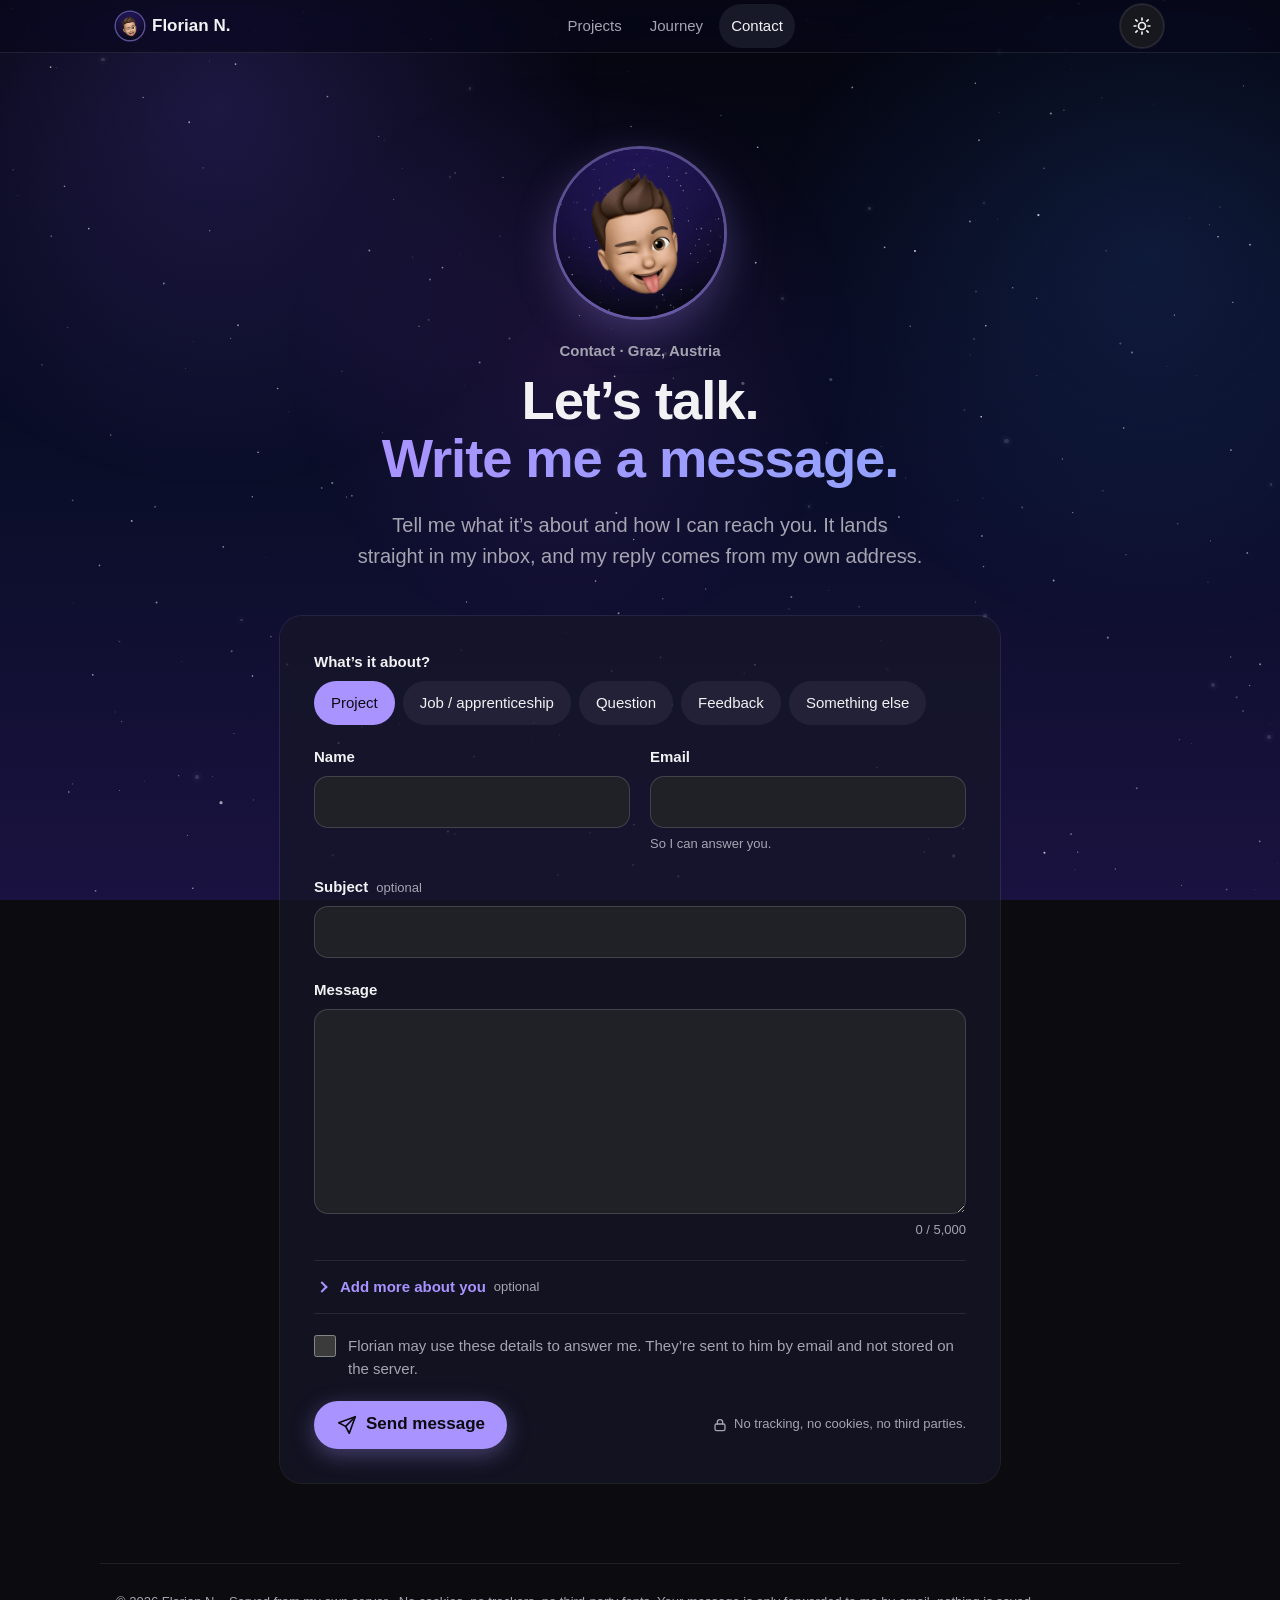
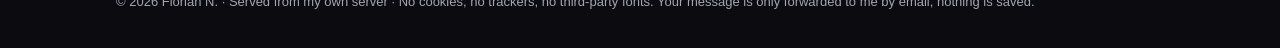
==== contact/index.html @ a3059548 "Hell/Dunkel: Nacharbeiten aus dem Code-Review - modus.js aus einer Quelle (~/bin/modus/quelle.js, ve" ====
<!DOCTYPE html>
<html lang="en" class="no-pill">
<head>
  <meta charset="UTF-8">
  <meta name="viewport" content="width=device-width, initial-scale=1.0, viewport-fit=cover">
  <title>Contact – Florian N.</title>
  <meta name="description" content="Send Florian a message – it lands straight in his inbox.">
  <meta name="color-scheme" content="dark light">
  <meta name="theme-color" content="#0b0b10">
  <script src="../assets/js/modus.js?v=4"></script>
  <meta name="robots" content="noindex">
  <link rel="icon" href="../assets/images/logo.svg?v=2" type="image/svg+xml">
  <link rel="icon" href="../assets/images/logo.ico?v=2" sizes="any">
  <link rel="apple-touch-icon" href="../assets/images/logo-180.png">
  <link rel="stylesheet" href="../assets/css/style.css?v=9">
</head>

<body class="page-contact">
  <a class="skip" href="#form-title">Skip to the form</a>

  <svg width="0" height="0" style="position:absolute" aria-hidden="true">
    <symbol id="i-send" viewBox="0 0 24 24"><path d="M21 3 10.5 13.5"/><path d="M21 3 14.5 21l-4-7.5L3 9.5z"/></symbol>
    <symbol id="i-check" viewBox="0 0 24 24"><path d="m5 12.5 4.5 4.5L19 7.5"/></symbol>
    <symbol id="i-lock" viewBox="0 0 24 24"><rect x="4.5" y="10.5" width="15" height="10" rx="2.5"/><path d="M8 10.5V8a4 4 0 0 1 8 0v2.5"/></symbol>
  </svg>

  <header class="topbar">
    <nav class="topbar-inner" aria-label="Main">
      <a class="brand" href="../">
        <span class="bild-paar"><img class="ebene nacht" src="../assets/images/profil-bg-dunkel-96.webp" srcset="../assets/images/profil-bg-dunkel-192.webp 2x" alt="" width="28" height="28"><img class="ebene daemmerung" src="../assets/images/profil-bg-hell-96.webp" srcset="../assets/images/profil-bg-hell-192.webp 2x" alt="" width="28" height="28"><img class="ebene gesicht" src="../assets/images/profil-gesicht-96.webp" srcset="../assets/images/profil-gesicht-192.webp 2x" alt="" width="28" height="28"></span>
        <span>Florian N.</span>
      </a>
      <ul class="nav">
        <li><a href="../#projects">Projects</a></li>
        <li><a href="../#journey">Journey</a></li>
        <li><a href="../#contact" aria-current="true">Contact</a></li>
      </ul>
      <button type="button" class="modus-knopf" data-modus-schalter></button>
    </nav>
  </header>

  <main>
    <section class="hero compact" aria-labelledby="form-title">
      <span class="avatar-box" style="--i:0"><img class="avatar ebene nacht" src="../assets/images/profil-bg-dunkel-384.webp" srcset="../assets/images/profil-bg-dunkel-768.webp 2x" alt="" width="168" height="168"><img class="avatar ebene daemmerung" src="../assets/images/profil-bg-hell-384.webp" srcset="../assets/images/profil-bg-hell-768.webp 2x" alt="" width="168" height="168"><img class="avatar ebene gesicht" src="../assets/images/profil-gesicht-384.webp" srcset="../assets/images/profil-gesicht-768.webp 2x" alt="Florian’s Memoji, winking with the tongue out" width="168" height="168"></span>
      <p class="eyebrow" style="--i:1">Contact · Graz, Austria</p>
      <h1 id="form-title" style="--i:2">Let’s talk.<br><span class="grad">Write me a message.</span></h1>
      <p class="lead" style="--i:3">Tell me what it’s about and how I can reach you. It lands straight in my inbox, and my reply comes from my own address.</p>
    </section>

    <div class="form-wrap">
      <form class="card form" id="kontakt" action="/api/contact" method="post" novalidate>
        <input type="hidden" name="token" value="">
        <div class="hp" aria-hidden="true">
          <label for="f-fax">Leave this empty</label>
          <input id="f-fax" name="fax" type="text" tabindex="-1" autocomplete="off">
        </div>

        <fieldset class="group">
          <legend>What’s it about?</legend>
          <div class="chips" role="radiogroup">
            <label class="chip"><input type="radio" name="topic" value="project" checked><span>Project</span></label>
            <label class="chip"><input type="radio" name="topic" value="job"><span>Job / apprenticeship</span></label>
            <label class="chip"><input type="radio" name="topic" value="question"><span>Question</span></label>
            <label class="chip"><input type="radio" name="topic" value="feedback"><span>Feedback</span></label>
            <label class="chip"><input type="radio" name="topic" value="other"><span>Something else</span></label>
          </div>
        </fieldset>

        <div class="grid2">
          <div class="field">
            <label for="f-name">Name</label>
            <input id="f-name" name="name" type="text" autocomplete="name" maxlength="100" required aria-describedby="e-name">
            <p class="err" id="e-name"></p>
          </div>
          <div class="field">
            <label for="f-email">Email</label>
            <input id="f-email" name="email" type="email" autocomplete="email" inputmode="email" maxlength="200" required aria-describedby="h-email e-email">
            <p class="hint" id="h-email">So I can answer you.</p>
            <p class="err" id="e-email"></p>
          </div>
        </div>

        <div class="field">
          <label for="f-subject">Subject <span class="opt">optional</span></label>
          <input id="f-subject" name="subject" type="text" maxlength="150" aria-describedby="e-subject">
          <p class="err" id="e-subject"></p>
        </div>

        <div class="field">
          <label for="f-message">Message</label>
          <textarea id="f-message" name="message" rows="7" maxlength="5000" required aria-describedby="c-message e-message"></textarea>
          <div class="below">
            <p class="err" id="e-message"></p>
            <p class="count" id="c-message" aria-live="polite">0 / 5000</p>
          </div>
        </div>

        <details class="more">
          <summary>Add more about you <span class="opt">optional</span></summary>
          <div class="grid3">
            <div class="field">
              <label for="f-company">Company or school</label>
              <input id="f-company" name="company" type="text" autocomplete="organization" maxlength="100" aria-describedby="e-company">
              <p class="err" id="e-company"></p>
            </div>
            <div class="field">
              <label for="f-phone">Phone</label>
              <input id="f-phone" name="phone" type="tel" autocomplete="tel" maxlength="40" aria-describedby="e-phone">
              <p class="err" id="e-phone"></p>
            </div>
            <div class="field">
              <label for="f-website">Website</label>
              <input id="f-website" name="website" type="url" autocomplete="url" inputmode="url" maxlength="200" placeholder="https://" aria-describedby="e-website">
              <p class="err" id="e-website"></p>
            </div>
          </div>
        </details>

        <div class="field consent">
          <label class="check">
            <input id="f-consent" name="consent" type="checkbox" value="1" required aria-describedby="e-consent">
            <span>Florian may use these details to answer me. They’re sent to him by email and not stored on the server.</span>
          </label>
          <p class="err" id="e-consent"></p>
        </div>

        <div class="send-row">
          <button class="btn primary" type="submit"><svg class="ic" aria-hidden="true"><use href="#i-send"/></svg><span>Send message</span></button>
          <p class="note"><svg class="ic sm" aria-hidden="true"><use href="#i-lock"/></svg>No tracking, no cookies, no third parties.</p>
        </div>
        <p class="status" id="status" role="status" aria-live="polite"></p>
        <noscript><p class="status bad">This form needs JavaScript. You can also email me at fneubauer&#64;slxt.org.</p></noscript>
      </form>

      <div class="card done" id="fertig" hidden tabindex="-1">
        <div class="done-ic" aria-hidden="true"><svg class="ic"><use href="#i-check"/></svg></div>
        <h2>Thanks – your message is on its way.</h2>
        <p>I’ll get back to you at <strong id="fertig-mail"></strong> as soon as I can.</p>
        <a class="btn" href="../">Back to the portfolio</a>
      </div>
    </div>
  </main>

  <footer class="footer">
    <p>© 2026 Florian N. · Served from my own server · No cookies, no trackers, no third-party fonts. Your message is only forwarded to me by email, nothing is saved.</p>
  </footer>

  <script src="../assets/js/contact.js?v=4" defer></script>
  <script src="../assets/js/himmel.js?v=5" defer></script>
</body>
</html>
---- assets/css/style.css ----
/* Portfolio – slxt.dev / port.slxt.org
   System fonts (SF Pro on Apple devices), light + dark, dark by default with a switch (modus.js, shared with the other slxt sites), no external requests.
   Contrast checked (WCAG): text ≥ 15:1, secondary ≥ 5.8:1, accent ≥ 5.6:1 in both appearances. */

:root {
  --bg: #f5f5f7;
  --card: #ffffff;
  --line: rgba(0, 0, 0, .08);
  --text: #1d1d1f;
  --sec: #5f5f66;      /* 5.8:1 on bg */
  --accent: #5b3df5;   /* 5.6:1 on bg, white on it 6.1:1 */
  --on-accent: #ffffff;
  --live: #177a32;
  --grad: linear-gradient(100deg, #6d4aff 0%, #3b82f6 100%);
  --bar: rgba(245, 245, 247, .72);
  --shadow: 0 1px 2px rgba(0, 0, 0, .04), 0 8px 28px rgba(0, 0, 0, .06);
  --shadow-hoch: 0 2px 4px rgba(40, 20, 90, .06), 0 22px 48px rgba(40, 20, 90, .14);
  /* Sky like slxt.org: dusk in light mode, night with stars in dark mode */
  --sky1: #dfe5ff; --sky2: #efe3f8; --sky3: #fde7da;
  --glass: rgba(255, 255, 255, .8);      /* cards over the sky; text contrast checked on the opaque mix */
  --meteor: 124, 92, 255;
  --stars: 0;
  --aurora-a: rgba(124, 92, 255, .22); --aurora-b: rgba(59, 130, 246, .18); --aurora-c: rgba(255, 140, 190, .16);
  --ease-out: cubic-bezier(.2, .8, .2, 1);
  --spring: cubic-bezier(.3, 1.5, .4, 1);
  --r: 22px;
  --font: -apple-system, BlinkMacSystemFont, "SF Pro Text", "Segoe UI", Roboto, "Helvetica Neue", Arial, sans-serif;
  --display: ui-rounded, -apple-system, BlinkMacSystemFont, "SF Pro Rounded", "SF Pro Display", "Segoe UI", Roboto, sans-serif;
  --mono: ui-monospace, "SF Mono", Menlo, Consolas, monospace;
  color-scheme: light;
}
:root[data-modus="dunkel"] {
  color-scheme: dark;
  --bg: #0b0b10;
  --card: #17171e;
  --line: rgba(255, 255, 255, .09);
  --text: #f2f2f5;
  --sec: #a5a5b2;    /* 8.1:1 */
  --accent: #a993ff; /* 7.8:1 */
  --on-accent: #0b0b10;
  --live: #3ddc6f;
  --grad: linear-gradient(100deg, #a993ff 0%, #7cb4ff 100%);
  --bar: rgba(8, 9, 24, .66);
  --shadow: 0 0 0 1px var(--line);
  --shadow-hoch: 0 0 0 1px rgba(255, 255, 255, .12), 0 24px 60px rgba(0, 0, 0, .55);
  --sky1: #04050d; --sky2: #0b0e2a; --sky3: #1a1240;
  --glass: rgba(22, 22, 40, .74);
  --meteor: 190, 215, 255;
  --stars: 1;
  --aurora-a: rgba(124, 92, 255, .2); --aurora-b: rgba(59, 130, 246, .14); --aurora-c: rgba(190, 80, 255, .1);
}
@media (prefers-contrast: more) {
  :root { --sec: var(--text); --line: currentColor; }
  .grad { -webkit-text-fill-color: currentColor; background: none; }
}

*, *::before, *::after { box-sizing: border-box; }
html { scroll-behavior: smooth; scroll-padding-top: 72px; -webkit-text-size-adjust: 100%; }
body {
  margin: 0;
  background: var(--bg);
  overflow-x: hidden;
  color: var(--text);
  font: 400 1.0625rem/1.55 var(--font);   /* 17 px, Apple's default body size */
  -webkit-font-smoothing: antialiased;
}
a { color: var(--accent); text-decoration: none; }
a:hover { text-decoration: underline; text-underline-offset: 3px; }
:focus-visible { outline: 3px solid var(--accent); outline-offset: 3px; border-radius: 8px; }
h1, h2, h3 { font-family: var(--display); letter-spacing: -.02em; margin: 0; }
p { margin: 0; }
code { font: .92em var(--mono); }
.vh { position: absolute; width: 1px; height: 1px; overflow: hidden; clip: rect(0 0 0 0); white-space: nowrap; }
.skip { position: absolute; left: 16px; top: -60px; z-index: 20; background: var(--card); padding: 10px 14px; border-radius: 12px; }
.skip:focus { top: 12px; }

.ic { width: 22px; height: 22px; flex: none; fill: none; stroke: currentColor; stroke-width: 1.8; stroke-linecap: round; stroke-linejoin: round; }
.ic.sm { width: 16px; height: 16px; stroke-width: 2; }

/* ---------- Top bar: the only translucent layer, floating over content ---------- */
.topbar {
  position: sticky; top: 0; z-index: 10;
  background: var(--bar);
  backdrop-filter: saturate(180%) blur(20px);
  -webkit-backdrop-filter: saturate(180%) blur(20px);
  border-bottom: 1px solid var(--line);
  padding-top: env(safe-area-inset-top);
}
@media (prefers-reduced-transparency: reduce) { .topbar { background: var(--bg); backdrop-filter: none; -webkit-backdrop-filter: none; } }
.topbar-inner {
  max-width: 1080px; margin: 0 auto; padding: 0 max(16px, env(safe-area-inset-left));
  height: 52px; display: flex; align-items: center; justify-content: space-between; gap: 12px;
}
.brand { display: inline-flex; align-items: center; gap: 8px; color: var(--text); font: 600 1.0625rem var(--display); min-height: 44px; }
.brand:hover { text-decoration: none; }
.brand img { border-radius: 50%; background: var(--card); }
.nav { margin-left: auto; position: relative; display: flex; gap: 4px; list-style: none; margin: 0; padding: 0; }
.nav::before {
  content: ""; position: absolute; left: 0; top: 50%; height: 36px; width: var(--w, 0); border-radius: 999px;
  background: color-mix(in srgb, var(--text) 8%, transparent); opacity: var(--o, 0);
  transform: translate(var(--x, 0), -50%); transition: transform .45s cubic-bezier(.3, 1.3, .4, 1), width .45s cubic-bezier(.3, 1.3, .4, 1), opacity .25s;
}
.nav a {
  position: relative; display: inline-flex; align-items: center; min-height: 44px; padding: 0 12px; border-radius: 999px;
  color: var(--sec); font-size: .9375rem; font-weight: 500;
}
.nav a:hover { color: var(--text); text-decoration: none; }
.nav a[aria-current="true"] { color: var(--text); }
.no-pill .nav a[aria-current="true"] { background: color-mix(in srgb, var(--text) 8%, transparent); }

main { max-width: 1080px; margin: 0 auto; padding: 0 16px; }

/* ---------- Intro ---------- */
.hero { text-align: center; padding: clamp(40px, 9vw, 96px) 0 clamp(48px, 8vw, 88px); }
.avatar {
  width: clamp(120px, 22vw, 168px); height: auto; border-radius: 50%;
  background: radial-gradient(circle at 50% 35%, color-mix(in srgb, var(--accent) 22%, var(--card)), var(--card) 70%);
  box-shadow: var(--shadow);
  margin-bottom: 22px;
}
.eyebrow { color: var(--sec); font-size: .9375rem; font-weight: 600; margin-bottom: 10px; }
.hero h1 { font-size: clamp(2.1rem, 6.4vw, 4rem); line-height: 1.06; font-weight: 700; }
.grad { background: var(--grad); -webkit-background-clip: text; background-clip: text; -webkit-text-fill-color: transparent; }
.lead { max-width: 640px; margin: 22px auto 0; color: var(--sec); font-size: clamp(1.0625rem, 2vw, 1.25rem); }
.actions { display: flex; flex-wrap: wrap; justify-content: center; gap: 12px; margin-top: 30px; }
.btn {
  display: inline-flex; align-items: center; gap: 8px; min-height: 48px; padding: 0 22px; border-radius: 999px;
  font-weight: 600; color: var(--accent); background: color-mix(in srgb, var(--accent) 12%, transparent);
  transition: transform .15s ease, filter .15s ease;
}
.btn:hover { text-decoration: none; filter: brightness(1.06); }
.btn:active { transform: scale(.97); }
.btn.primary { color: var(--on-accent); background: var(--accent); }
.chill { margin-top: 22px; color: var(--sec); font-size: .9375rem; }

/* ---------- Sections ---------- */
.section { padding: clamp(40px, 7vw, 72px) 0; border-top: 1px solid var(--line); }
.section-head { margin-bottom: 26px; }
.section-head h2 { font-size: clamp(1.75rem, 4vw, 2.5rem); font-weight: 700; }
.section-head p { color: var(--sec); margin-top: 6px; max-width: 640px; }

.card, .project { background: var(--glass); border-radius: var(--r); box-shadow: var(--shadow); }

/* Projects */
.projects { list-style: none; margin: 0; padding: 0; display: grid; gap: 16px; grid-template-columns: 1fr; perspective: 1400px; }
@media (min-width: 680px) { .projects { grid-template-columns: repeat(2, 1fr); } .project.feature, .project.wide { grid-column: 1 / -1; } }
@media (min-width: 1000px) { .projects { grid-template-columns: repeat(3, 1fr); } .project.feature { grid-column: span 2; grid-row: span 1; } .project.wide { grid-column: 1 / -1; } .project.span2 { grid-column: span 2; } }
.project { position: relative; overflow: hidden; display: flex; flex-direction: column; padding: 24px; min-height: 100%;
  transition: translate .35s cubic-bezier(.2, .8, .2, 1), box-shadow .35s ease; }
.project > * { position: relative; z-index: 1; }
/* Lichtkegel folgt dem Mauszeiger */
.project::after {
  content: ""; position: absolute; inset: 0; z-index: 0; pointer-events: none; opacity: 0; transition: opacity .3s;
  background: radial-gradient(420px circle at var(--mx, 50%) var(--my, 50%), color-mix(in srgb, var(--accent) 13%, transparent), transparent 60%);
}
@media (hover: hover) and (pointer: fine) {
  .project:hover { translate: 0 -6px; box-shadow: var(--shadow-hoch); }
  .project:hover::after { opacity: 1; }
  .project:hover .p-icon { transform: rotate(-8deg) scale(1.08); }
  .links a:hover .ic { transform: translate(2px, -2px); }
}
.p-icon {
  transition: transform .4s cubic-bezier(.3, 1.6, .4, 1);
  width: 48px; height: 48px; border-radius: 14px; display: grid; place-items: center; margin-bottom: 16px;
  color: var(--accent); background: color-mix(in srgb, var(--accent) 12%, transparent);
}
.p-icon .ic { width: 26px; height: 26px; }
.project h3 { font-size: 1.375rem; font-weight: 700; }
.project > p { color: var(--sec); margin-top: 8px; }
.project.feature { background-image: linear-gradient(160deg, color-mix(in srgb, var(--accent) 9%, transparent), transparent 55%); }
.project.feature h3 { font-size: 1.75rem; }
.tags { list-style: none; margin: 14px 0 0; padding: 0; display: flex; flex-wrap: wrap; gap: 6px; }
.tags li { font: 500 .8125rem/1 var(--font); color: var(--sec); padding: 7px 10px; border-radius: 999px; border: 1px solid var(--line); }
.p-foot { margin-top: auto; padding-top: 20px; display: flex; flex-wrap: wrap; align-items: center; justify-content: space-between; gap: 6px 14px; }
.host { display: inline-flex; align-items: center; gap: 8px; font: .8125rem var(--mono); color: var(--sec); }
.dot { position: relative; width: 8px; height: 8px; border-radius: 50%; background: var(--live); box-shadow: 0 0 0 3px color-mix(in srgb, var(--live) 22%, transparent); }
.dot::after { content: ""; position: absolute; inset: 0; border-radius: 50%; background: var(--live); opacity: 0; }
.links { display: inline-flex; gap: 2px; }
.links a .ic { transition: transform .2s ease; }
.links a { display: inline-flex; align-items: center; gap: 4px; min-height: 44px; padding: 0 10px; border-radius: 10px; font-weight: 600; font-size: .9375rem; }
.links a:last-child { margin-right: -10px; }

/* Journey */
.journey { display: grid; gap: 16px; }
@media (min-width: 860px) { .journey { grid-template-columns: 1.2fr 1fr; align-items: start; } }
.timeline { position: relative; list-style: none; margin: 0; padding: 0 0 0 24px; }
.timeline::before, .timeline::after { content: ""; position: absolute; left: 0; top: 6px; bottom: 0; width: 2px; border-radius: 2px; background: var(--line); }
.timeline::after { background: var(--grad); transform-origin: top; transform: scaleY(var(--p, 1)); }
.timeline li { position: relative; padding: 0 0 26px 4px; }
.timeline li:last-child { padding-bottom: 0; }
.timeline li::before {
  content: ""; position: absolute; left: -31px; top: 6px; width: 14px; height: 14px; border-radius: 50%;
  background: var(--card); border: 3px solid var(--accent);
}
.when { font: 600 .875rem var(--mono); color: var(--accent); }
.timeline h3 { font-size: 1.25rem; font-weight: 700; margin-top: 2px; }
.timeline p { color: var(--sec); margin-top: 4px; }
.skills { padding: 24px; }
.skills h3 { font-size: 1.25rem; font-weight: 700; }
.skills dl { margin: 6px 0 0; }
.skills dt { margin-top: 16px; font-weight: 600; font-size: .9375rem; }
.skills dd { margin: 0; }
.skills .tags { margin-top: 8px; }

/* Contact */
.contact { display: grid; gap: 16px; }
@media (min-width: 760px) { .contact { grid-template-columns: 1fr 1fr; align-items: start; } .map { grid-column: 1 / -1; } }
.list { list-style: none; margin: 0; padding: 6px 0; }
.list li + li { border-top: 1px solid var(--line); margin-left: 58px; }
.list li + li > * { margin-left: -58px; }
.list.plain li + li { margin-left: 20px; }
.list.plain li + li > * { margin-left: -20px; }
.list a, .list li > div { display: flex; align-items: center; gap: 14px; min-height: 60px; padding: 10px 20px; color: var(--text); }
.list a:hover { text-decoration: none; background: color-mix(in srgb, var(--text) 4%, transparent); }
.list .ic { color: var(--accent); width: 24px; height: 24px; }
.list .ic.end { margin-left: auto; color: var(--sec); width: 16px; height: 16px; }
.list .k { display: block; font-size: .8125rem; color: var(--sec); }
.list .v { display: block; font-weight: 500; overflow-wrap: anywhere; }
.list li:first-child a, .list li:first-child > div { border-radius: var(--r) var(--r) 0 0; }
.list li:last-child a { border-radius: 0 0 var(--r) var(--r); }

.footer { max-width: 1080px; margin: 0 auto; padding: 28px 16px max(36px, env(safe-area-inset-bottom)); color: var(--sec); font-size: .8125rem; border-top: 1px solid var(--line); }

/* ---------- Contact page (/contact/) ---------- */
.hero.compact { padding-bottom: clamp(28px, 5vw, 44px); }
.hero.compact h1 { font-size: clamp(2.1rem, 5.6vw, 3.4rem); }
.form-wrap { max-width: 720px; margin: 0 auto clamp(40px, 8vw, 80px); }
.form { position: relative; overflow: hidden; padding: clamp(20px, 4vw, 34px); display: grid; gap: 20px; }
.form > * { position: relative; z-index: 1; }
.form > .hp { position: absolute; }
/* same spotlight as the project cards, following the pointer */
.form::after {
  content: ""; position: absolute; inset: 0; z-index: 0; pointer-events: none; opacity: 0; transition: opacity .3s;
  background: radial-gradient(520px circle at var(--mx, 50%) var(--my, 50%), color-mix(in srgb, var(--accent) 10%, transparent), transparent 60%);
}
@media (hover: hover) and (pointer: fine) { .form:hover::after { opacity: 1; } }
.group { border: 0; margin: 0; padding: 0; min-width: 0; }
.group legend, .field > label, .more summary { font-weight: 600; font-size: .9375rem; padding: 0; margin-bottom: 8px; }
.opt { font-weight: 400; color: var(--sec); font-size: .8125rem; margin-left: 4px; }
.chips { display: flex; flex-wrap: wrap; gap: 8px; }
.chip { position: relative; }
.chip input { position: absolute; opacity: 0; inset: 0; margin: 0; cursor: pointer; }
.chip span {
  display: inline-flex; align-items: center; min-height: 44px; padding: 0 16px; border-radius: 999px; font-weight: 500; font-size: .9375rem;
  color: var(--text); background: color-mix(in srgb, var(--text) 6%, transparent); border: 1px solid transparent; transition: background .15s, color .15s;
}
.chip input:checked + span { color: var(--on-accent); background: var(--accent); }
.chip input:focus-visible + span { outline: 3px solid var(--accent); outline-offset: 2px; }
.grid2, .grid3 { display: grid; gap: 20px; }
@media (min-width: 620px) { .grid2 { grid-template-columns: 1fr 1fr; } .grid3 { grid-template-columns: 1fr 1fr 1fr; } }
.field { display: flex; flex-direction: column; min-width: 0; }
.field input[type="text"], .field input[type="email"], .field input[type="tel"], .field input[type="url"], .field textarea {
  width: 100%; font: inherit; color: var(--text); background: color-mix(in srgb, var(--text) 4%, var(--card));
  border: 1px solid color-mix(in srgb, var(--text) 16%, transparent); border-radius: 14px; padding: 12px 14px; min-height: 48px;
  transition: border-color .15s, box-shadow .15s;
}
.field textarea { resize: vertical; min-height: 160px; line-height: 1.5; }
.field input::placeholder { color: color-mix(in srgb, var(--sec) 80%, transparent); }
.field input:focus, .field textarea:focus { outline: none; border-color: var(--accent); box-shadow: 0 0 0 4px color-mix(in srgb, var(--accent) 22%, transparent); }
.field input[aria-invalid="true"], .field textarea[aria-invalid="true"] { border-color: #d70015; }
.hint { color: var(--sec); font-size: .8125rem; margin-top: 6px; }
.err { color: #c4001a; font-size: .875rem; font-weight: 500; margin-top: 6px; }
.err:empty { display: none; }
.below { display: flex; justify-content: space-between; gap: 12px; }
.count { color: var(--sec); font-size: .8125rem; margin-top: 6px; margin-left: auto; font-variant-numeric: tabular-nums; }
.count.near { color: var(--text); font-weight: 600; }
.more { border-top: 1px solid var(--line); border-bottom: 1px solid var(--line); padding: 4px 0; }
.more summary { display: flex; align-items: center; gap: 4px; min-height: 44px; margin: 0; cursor: pointer; list-style: none; color: var(--accent); }
.more summary::-webkit-details-marker { display: none; }
.more summary::before { content: ""; width: 8px; height: 8px; margin: 0 10px 0 4px; border: solid currentColor; border-width: 0 2px 2px 0; transform: rotate(-45deg); transition: transform .2s; }
.more[open] summary::before { transform: rotate(45deg); }
.more .grid3 { padding: 8px 0 18px; }
.form[hidden], .done[hidden] { display: none; }
.field > label.check { display: flex; gap: 12px; align-items: flex-start; font-size: .9375rem; font-weight: 400; margin: 0; color: var(--sec); cursor: pointer; }
.check input { width: 22px; height: 22px; margin: 1px 0 0; accent-color: var(--accent); flex: none; }
.send-row { display: flex; flex-wrap: wrap; align-items: center; justify-content: space-between; gap: 12px 20px; }
.form .btn { border: 0; font: inherit; font-weight: 600; cursor: pointer; }
.form .btn:disabled { cursor: progress; filter: saturate(.7) opacity(.8); }
.btn.busy .ic { animation: fly 1s ease-in-out infinite; }
.note { display: inline-flex; align-items: center; gap: 6px; color: var(--sec); font-size: .8125rem; }
.status:empty { display: none; }
.status { font-weight: 500; }
.status.bad { color: #c4001a; }
.hp { position: absolute; left: -9999px; width: 1px; height: 1px; overflow: hidden; }
.done { text-align: center; padding: clamp(28px, 6vw, 48px) clamp(20px, 4vw, 34px); }
.done:focus { outline: none; }
.done-ic { width: 64px; height: 64px; margin: 0 auto 18px; border-radius: 50%; display: grid; place-items: center; color: var(--on-accent); background: var(--accent); }
.done-ic .ic { width: 32px; height: 32px; stroke-width: 2.4; }
.done h2 { font-size: clamp(1.5rem, 4vw, 2rem); font-weight: 700; }
.done p { color: var(--sec); margin: 10px 0 24px; overflow-wrap: anywhere; }
.done strong { color: var(--text); }
:root[data-modus="dunkel"] .field input[aria-invalid="true"], :root[data-modus="dunkel"] .field textarea[aria-invalid="true"] { border-color: #ff6b6b; }
:root[data-modus="dunkel"] .err, :root[data-modus="dunkel"] .status.bad { color: #ff8a8a; }
@media (prefers-reduced-motion: no-preference) {
  .done:not([hidden]) { animation: up .5s cubic-bezier(.2, .8, .2, 1) both; }
  .done:not([hidden]) .done-ic { animation: pop .6s cubic-bezier(.3, 1.5, .4, 1) both .1s; }
  .page-contact .form-wrap { animation: up .8s cubic-bezier(.2, .8, .2, 1) both .5s; }
}
@keyframes fly { 50% { transform: translate(3px, -3px); } }

/* ---------- Map (own SVG, Natural Earth boundaries – no map service, no tracking) ---------- */
.map { margin: 0; padding: clamp(14px, 3vw, 28px); overflow: hidden; }
.austria { display: block; width: 100%; height: auto; max-height: 420px; overflow: visible; }
.europe { display: none; }
.europe .c { fill: color-mix(in srgb, var(--text) 6%, var(--card)); stroke: color-mix(in srgb, var(--text) 30%, transparent); stroke-width: 1; stroke-linejoin: round; vector-effect: non-scaling-stroke; }
.europe .at { fill: color-mix(in srgb, var(--accent) 40%, var(--card)); stroke: var(--accent); stroke-width: 1.5; }
.land { fill: color-mix(in srgb, var(--text) 5%, var(--card)); stroke: color-mix(in srgb, var(--text) 28%, transparent); stroke-width: 1.4; stroke-linejoin: round; transition: fill .3s; }
.land:hover { fill: color-mix(in srgb, var(--text) 10%, var(--card)); }
.land.stmk { fill: color-mix(in srgb, var(--accent) 20%, var(--card)); stroke: var(--accent); stroke-width: 2; }
.city circle { fill: var(--sec); }
.city text, .pin .label { font: 600 22px var(--font); fill: var(--sec); }
.pin .label { font-size: 28px; font-weight: 700; fill: var(--text); paint-order: stroke; stroke: var(--card); stroke-width: 6px; stroke-linejoin: round; }
.pin .core { fill: var(--accent); stroke: var(--card); stroke-width: 3; }
.pin .hole { fill: var(--card); }
.pin .ring { fill: none; stroke: var(--accent); stroke-width: 2; opacity: 0; }
.map figcaption { display: flex; flex-wrap: wrap; align-items: center; justify-content: space-between; gap: 4px 16px; margin-top: 14px; color: var(--sec); }
.map figcaption > span { display: inline-flex; align-items: center; gap: 8px; }
.map figcaption strong { color: var(--text); font-weight: 600; }
.map figcaption .ic { color: var(--accent); }
.map figcaption a { display: inline-flex; align-items: center; gap: 4px; min-height: 44px; font-weight: 600; }

/* One orchestrated moment: sections rise in once while scrolling (off with reduced motion) */
@media (prefers-reduced-motion: no-preference) {
  .js .rise { opacity: 0; transform: translateY(18px); transition: opacity .6s ease, transform .6s cubic-bezier(.2, .7, .2, 1); }
  .js .rise.in { opacity: 1; transform: none; }
}
@media (prefers-reduced-motion: no-preference) {
  /* Intro: the hero arrives in a short cascade */
  .hero > * { animation: up .8s cubic-bezier(.2, .8, .2, 1) both; animation-delay: calc(var(--i, 0) * 90ms + 80ms); }
  .hero .avatar-box { animation: auftauchen 1.6s cubic-bezier(.22, 1, .36, 1) both, bob 6s ease-in-out 1.8s infinite; }
  .hero .avatar-box:hover { animation-play-state: running, paused; rotate: -4deg; scale: 1.03; }
  .grad { background-size: 220% 100%; animation: shimmer 9s ease-in-out infinite alternate; }

  /* Live dots breathe */
  .dot::after { animation: live 2.4s ease-out infinite; }

  /* Tags pop in one after another once their card is visible */
  .js .rise .tags li { opacity: 0; transform: scale(.85); transition: opacity .4s, transform .4s cubic-bezier(.3, 1.5, .4, 1); }
  .js .rise.in .tags li { opacity: 1; transform: none; }
  .js .rise.in .tags li { transition-delay: calc(var(--n, 0) * 50ms + 120ms); }   /* --n = position, set by site.js */

  /* Timeline dots pop when they come into view */
  /* Timeline (site.js adds .faehrt): line drives down, each dot pops when the tip reaches it */
  .timeline.faehrt::after { transform: scaleY(var(--p, 0)); }
  .timeline.faehrt li::before { transform: scale(0); }
  .timeline.faehrt li > * { opacity: 0; transform: translate3d(-14px, 0, 0); transition: opacity .5s ease, transform .6s var(--ease-out); }
  .timeline.faehrt li.erreicht > * { opacity: 1; transform: none; }
  .timeline.faehrt li.erreicht > :nth-child(2) { transition-delay: .07s; }
  .timeline.faehrt li.erreicht > :nth-child(3) { transition-delay: .14s; }
  .timeline.faehrt li.erreicht::before { animation: punkt .7s var(--spring) both; }
  .timeline.faehrt li.erreicht::after { animation: welle-punkt 1s ease-out both; }
  .timeline.faehrt li.erreicht .when { animation: aufleuchten 1.2s ease both; }

  /* Map: borders draw themselves, Styria lights up, the pin drops on Graz and keeps pulsing */
  .js .map .land { stroke-dasharray: 1; stroke-dashoffset: 1; fill-opacity: 0; }
  .js .map.zoomed .land { animation: draw 1.4s ease forwards calc(var(--i) * 70ms), fill .8s ease forwards calc(.6s + var(--i) * 70ms); }
  .js .map .city, .js .map .pin { opacity: 0; }
  .js .map.zoomed .city { animation: up .6s ease forwards 1.3s; }
  .js .map.zoomed .pin { opacity: 1; }
  .js .map .drop, .js .map .label { opacity: 0; }
  .js .map.zoomed .drop { animation: drop .7s cubic-bezier(.3, 1.4, .5, 1) forwards 1.5s; }
  .js .map.zoomed .label { animation: up .5s ease forwards 1.9s; }
  .map.zoomed .ring { animation: ring 2.6s ease-out infinite 2.1s; transform-box: fill-box; transform-origin: center; }
  .map.zoomed .ring.r2 { animation-delay: 3.4s; }
}
@media (prefers-reduced-motion: no-preference) {
  /* Map: starts on Europe with Austria highlighted, then zooms in (site.js animates the viewBox) */
  .js .map .europe { display: inline; transition: opacity .8s ease .1s; }
  .js .map.zoomed .europe { opacity: 0; }
  .js .map:not(.fertig) .austria { overflow: hidden; }
  .js .map .at { animation: at 1.6s ease-in-out infinite; }
}
@keyframes at { 50% { fill: color-mix(in srgb, var(--accent) 70%, var(--card)); } }
@keyframes up { from { opacity: 0; transform: translateY(16px); } to { opacity: 1; transform: none; } }
@keyframes pop { from { opacity: 0; transform: scale(.6) rotate(-12deg); } to { opacity: 1; transform: none; } }
@keyframes bob { 0%, 100% { translate: 0 0; } 50% { translate: 0 -7px; } }
@keyframes shimmer { from { background-position: 0% 50%; } to { background-position: 100% 50%; } }
@keyframes live { 0% { opacity: .55; transform: scale(1); } 80%, 100% { opacity: 0; transform: scale(2.8); } }
@keyframes draw { to { stroke-dashoffset: 0; } }
@keyframes fill { to { fill-opacity: 1; } }
@keyframes drop { from { opacity: 0; transform: translateY(-60px); } 60% { opacity: 1; } to { opacity: 1; transform: none; } }
@keyframes ring { from { opacity: .8; transform: scale(.6); } to { opacity: 0; transform: scale(3.2); } }

@media (prefers-reduced-motion: reduce) { html { scroll-behavior: auto; } * { transition: none !important; animation: none !important; } }

@media (max-width: 420px) {
  .brand span { display: none; }
  .nav a { padding: 0 10px; }
}

/* ---------- Light/dark switch (top bar, right) ---------- */
.modus-knopf {
  flex: none; width: 40px; height: 40px; border-radius: 999px; display: grid; place-items: center; cursor: pointer;
  border: 1px solid var(--line); background: var(--card); color: var(--text); box-shadow: var(--shadow);
  transition: transform .15s ease, background .2s ease;
}
.modus-knopf:hover { background: color-mix(in srgb, var(--text) 8%, var(--card)); }
.modus-knopf:active { transform: scale(.94); }
@media (prefers-reduced-motion: reduce) { .modus-knopf { transition: none; } }
@media (max-width: 420px) { .nav a { padding: 0 9px; } .topbar-inner { gap: 6px; } }

/* ================= Sky + motion (05.11.2026) =================
   Everything that moves animates transform/opacity only, so it stays on the GPU and feels smooth at 120 Hz.
   Off with "reduce motion" (the global rule above stops animations/transitions; JS skips the rest). */
.himmel { position: fixed; inset: 0; z-index: 0; pointer-events: none; overflow: hidden;
  background: linear-gradient(180deg, var(--sky1), var(--sky2) 55%, var(--sky3)); }
.sternlage { position: absolute; left: 0; top: 0; width: 100%; opacity: var(--stars); transition: opacity .8s ease; will-change: transform; }
.sternlage canvas { display: block; width: 100%; }
.sternlage.fern { opacity: calc(var(--stars) * .7); }
.funkeln { position: absolute; inset: 0; }
.funkeln i { position: absolute; width: var(--g); height: var(--g); border-radius: 50%; background: #fff;
  box-shadow: 0 0 6px 1px rgba(205, 216, 255, .8); opacity: .15; animation: funkeln var(--d) ease-in-out var(--v) infinite; }
@keyframes funkeln { 0%, 100% { opacity: .12; transform: scale(.6); } 50% { opacity: 1; transform: scale(1.15); } }
.sternschnuppen { position: absolute; inset: 0; overflow: hidden; }
.meteor { position: absolute; top: 0; left: 0; height: 2px; border-radius: 2px; opacity: 0; will-change: transform, opacity;
  background: linear-gradient(90deg, rgba(var(--meteor), 0), rgba(var(--meteor), .4) 60%, rgba(255, 255, 255, .95)); transform-origin: 100% 50%; }
.meteor::after { content: ""; position: absolute; right: -2px; top: 50%; width: 4px; height: 4px; margin-top: -2px; border-radius: 50%;
  background: #fff; box-shadow: 0 0 6px 2px rgba(var(--meteor), .9), 0 0 16px 5px rgba(var(--meteor), .4); }
/* Aurora: three soft light blobs drifting slowly behind the intro */
.aurora { position: absolute; inset: -20vh -20vw auto; height: 110vh; opacity: var(--aurora, 1); }
/* drawn small and scaled up 4x: same soft look, 1/16 of the pixels to paint (smoother, esp. when switching modes) */
.aurora i { position: absolute; width: 15vmax; height: 15vmax; border-radius: 50%; --s: 4; transform: scale(var(--s)); will-change: transform; }
.aurora i:nth-child(1) { left: calc(5% + 22.5vmax); top: calc(-10% + 22.5vmax); background: radial-gradient(closest-side, var(--aurora-a), transparent); animation: schweben1 22s ease-in-out infinite alternate; }
.aurora i:nth-child(2) { right: 22.5vmax; top: calc(5% + 22.5vmax); background: radial-gradient(closest-side, var(--aurora-b), transparent); animation: schweben2 26s ease-in-out infinite alternate; }
.aurora i:nth-child(3) { left: calc(30% + 16.9vmax); top: calc(25% + 16.9vmax); width: 11.25vmax; height: 11.25vmax; background: radial-gradient(closest-side, var(--aurora-c), transparent); animation: schweben3 30s ease-in-out infinite alternate; }
@keyframes schweben1 { to { transform: translate3d(12vw, 8vh, 0) scale(calc(var(--s) * 1.15)); } }
@keyframes schweben2 { to { transform: translate3d(-14vw, 10vh, 0) scale(calc(var(--s) * .9)); } }
@keyframes schweben3 { to { transform: translate3d(8vw, -10vh, 0) scale(calc(var(--s) * 1.2)); } }
body > :is(header, main, footer) { position: relative; z-index: 1; }
.topbar { position: sticky; z-index: 10; }
.footer { border-top-color: var(--line); }

/* Scroll progress along the bottom edge of the top bar */
.fortschritt { position: absolute; left: 0; right: 0; bottom: -1px; height: 2px; background: var(--grad); transform-origin: 0 50%; transform: scaleX(0); will-change: transform; }

/* Glow that follows the pointer across the page (fine pointers only, set by site.js) */
.zeiger-licht { position: fixed; left: 0; top: 0; z-index: 0; width: 640px; height: 640px; margin: -320px 0 0 -320px; border-radius: 50%; pointer-events: none;
  background: radial-gradient(closest-side, color-mix(in srgb, var(--accent) 12%, transparent), transparent); opacity: 0; transition: opacity .5s ease; will-change: transform; }
.zeiger-licht.an { opacity: 1; }

/* Hero: drifts up and fades a little while you scroll away (site.js sets --hy / --ho) */
.hero { transform: translate3d(0, var(--hy, 0), 0); opacity: var(--ho, 1); will-change: transform, opacity; }
.avatar-box { transition: rotate 1.1s cubic-bezier(.22, 1, .36, 1), scale 1.1s cubic-bezier(.22, 1, .36, 1); }   /* slow, calm turn */
.bild-paar { transition: rotate 1s cubic-bezier(.22, 1, .36, 1), scale 1s cubic-bezier(.22, 1, .36, 1); }
.brand:hover .bild-paar { rotate: -8deg; scale: 1.08; }

/* Buttons: magnetic pull (translate, set by site.js), press scale, ripple, shine sweep */
.btn { position: relative; overflow: hidden; isolation: isolate; transition: transform .2s var(--spring), filter .15s ease, box-shadow .3s ease; }
.btn.primary { box-shadow: 0 6px 22px color-mix(in srgb, var(--accent) 35%, transparent); }
.btn.primary:hover { box-shadow: 0 10px 32px color-mix(in srgb, var(--accent) 50%, transparent); }
.btn::before { content: ""; position: absolute; inset: 0; z-index: -1; background: linear-gradient(110deg, transparent 30%, rgba(255, 255, 255, .35) 50%, transparent 70%); transform: translateX(-120%); }
@media (hover: hover) { .btn:hover::before { transform: translateX(120%); transition: transform .8s var(--ease-out); } }
.welle { position: absolute; z-index: -1; border-radius: 50%; background: currentColor; opacity: .25; pointer-events: none; transform: scale(0); }

/* Section titles: gradient underline sweeps in */
.section-head h2 { position: relative; display: inline-block; }
.section-head h2::after { content: ""; position: absolute; left: 0; bottom: -6px; width: 56px; height: 4px; border-radius: 4px; background: var(--grad); transform-origin: 0 50%; }

/* Cards: 3D tilt (rotate, set by site.js), lit edge on hover */
.project { transform-style: flat; }
.project::before { content: ""; position: absolute; inset: 0; z-index: 2; border-radius: inherit; pointer-events: none; padding: 1px; opacity: 0; transition: opacity .35s ease;
  background: radial-gradient(260px circle at var(--mx, 50%) var(--my, 50%), color-mix(in srgb, var(--accent) 80%, transparent), transparent 70%);
  -webkit-mask: linear-gradient(#000 0 0) content-box, linear-gradient(#000 0 0); -webkit-mask-composite: xor; mask: linear-gradient(#000 0 0) content-box exclude, linear-gradient(#000 0 0); }
@media (hover: hover) and (pointer: fine) { .project:hover::before { opacity: 1; } }
.tags li { transition: translate .3s var(--spring), border-color .2s ease, color .2s ease, background .2s ease; }
@media (hover: hover) and (pointer: fine) {
  .tags li:hover { translate: 0 -2px; color: var(--text); border-color: color-mix(in srgb, var(--accent) 55%, transparent); background: color-mix(in srgb, var(--accent) 10%, transparent); }
  .list a .ic:not(.end) { transition: transform .35s var(--spring); }
  .list a:hover .ic:not(.end) { transform: scale(1.15) rotate(-6deg); }
  .list a .ic.end { transition: transform .25s var(--ease-out); }
  .list a:hover .ic.end { transform: translate(3px, -3px); }
  .timeline li h3 { transition: translate .3s var(--ease-out); }
  .timeline li:hover h3 { translate: 4px 0; }
}
.list a { transition: background .2s ease; }

/* Light/dark switch: icon spins in, page crossfades via View Transitions (himmel.js) */
.modus-knopf svg { animation: dreh .55s var(--spring); }
@keyframes dreh { from { opacity: 0; transform: rotate(-120deg) scale(.4); } }
/* Mode switch = slow crossfade of the whole page (default blend keeps identical pixels – like the face – steady) */
::view-transition-group(root) { animation-duration: 1.2s; }
::view-transition-old(root), ::view-transition-new(root) { animation-duration: 1.2s; animation-timing-function: cubic-bezier(.4, 0, .2, 1); }

@media (prefers-reduced-motion: no-preference) {
  /* Rise-in keeps the hover lift smooth (own transition list, the tilt itself is driven per frame) */
  .js .project.rise { transition: opacity .7s ease, transform .8s var(--ease-out), translate .45s var(--ease-out), box-shadow .45s ease, scale .25s var(--spring); }
  .js .rise { transform: translate3d(0, 28px, 0) scale(.98); }
  .js .rise.in { transform: none; }
  .js .section-head h2::after { transform: scaleX(0); transition: transform .9s var(--ease-out) .25s; }
  .js .section-head.in h2::after { transform: scaleX(1); }
  .js .section-head p { opacity: 0; transform: translateY(10px); transition: opacity .6s ease .15s, transform .6s var(--ease-out) .15s; }
  .js .section-head.in p { opacity: 1; transform: none; }
  /* Project icons pop in with a little spin */
  .js .project.rise .p-icon { transform: scale(.4) rotate(-30deg); opacity: 0; transition: transform .7s var(--spring) .2s, opacity .4s ease .2s; }
  .js .project.rise.in .p-icon { transform: none; opacity: 1; }
  .js .project.rise.in:hover .p-icon { transform: rotate(-8deg) scale(1.08); transition-delay: 0s; }
  .grad { animation: shimmer 9s ease-in-out infinite alternate; }
}
@media (prefers-reduced-transparency: reduce) { .card, .project { background: var(--card); } .aurora { display: none; } }
@media (prefers-reduced-motion: reduce) { .hero { transform: none; opacity: 1; } .funkeln, .aurora { display: none; } }
@media print { .himmel, .zeiger-licht, .fortschritt { display: none; } }

/* Timeline dot: ring that bursts when the line reaches it (sits exactly on the dot) */
.timeline li::after { content: ""; position: absolute; left: -31px; top: 6px; width: 14px; height: 14px; border-radius: 50%;
  border: 2px solid var(--accent); opacity: 0; pointer-events: none; }
@keyframes punkt { 0% { transform: scale(0); background: var(--accent); } 55% { transform: scale(1.45); background: var(--accent); } 100% { transform: scale(1); } }
@keyframes welle-punkt { 0% { opacity: .9; transform: scale(1); } 100% { opacity: 0; transform: scale(3.4); } }
@keyframes aufleuchten { 0% { text-shadow: 0 0 0 transparent; } 30% { text-shadow: 0 0 14px color-mix(in srgb, var(--accent) 70%, transparent); } 100% { text-shadow: 0 0 0 transparent; } }

/* ================= Phones (05.11.2026) ================= */
html { -webkit-tap-highlight-color: transparent; }
a, button, .chip input { touch-action: manipulation; }          /* no double-tap zoom delay */
h1, h2, .lead, .section-head p { text-wrap: balance; }
p { text-wrap: pretty; }
.modus-knopf { width: 44px; height: 44px; }                       /* Apple minimum hit target */
main, .topbar-inner, .footer { padding-left: max(16px, env(safe-area-inset-left)); padding-right: max(16px, env(safe-area-inset-right)); }
/* Press feedback on touch instead of hover (spring back) */
@media (hover: none) {
  .project, .list a, .list li > div, .card.map { transition: scale .25s var(--spring), translate .35s var(--ease-out), opacity .7s ease, transform .8s var(--ease-out); }
  .project:active { scale: .985; }
  .list a:active { background: color-mix(in srgb, var(--accent) 10%, transparent); }
  .links a:active, .map figcaption a:active { opacity: .6; }
  .btn:active { transform: scale(.95); }
  .nav a:active { color: var(--text); }
}
@media (max-width: 679px) {
  .section { padding: 44px 0; }
  .section-head { margin-bottom: 22px; }
  .projects { gap: 12px; }
  /* Icon next to the title instead of above it: every card gets ~60px shorter */
  .project { display: grid; grid-template-columns: 44px 1fr; column-gap: 14px; align-content: start; padding: 20px; }
  .project > :not(.p-icon, h3) { grid-column: 1 / -1; }
  .project .p-icon { width: 44px; height: 44px; margin: 0; border-radius: 13px; }
  .project .p-icon .ic { width: 24px; height: 24px; }
  .project h3, .project.feature h3 { align-self: center; font-size: 1.3rem; }
  .project > p { margin-top: 12px; }
  .p-foot { padding-top: 14px; }
  .links a:last-child { margin-right: -10px; }
  .skills { padding: 20px; }
  .hero { padding-top: 32px; }
  .hero .actions { gap: 10px; }
  .btn { padding: 0 20px; }
  .aurora i { --s: 6; }
}
@media (max-width: 359px) { .hero .actions .btn { flex: 1 1 100%; justify-content: center; } }

/* Profile picture (same as on GitHub: Memoji in front of a starry sky) – fills the circle, soft accent ring + glow */
.avatar { object-fit: cover; background: #14123a; box-shadow: 0 0 0 3px color-mix(in srgb, var(--accent) 45%, transparent), 0 14px 44px color-mix(in srgb, var(--accent) 30%, transparent); }
.brand img { object-fit: cover; box-shadow: 0 0 0 1.5px color-mix(in srgb, var(--accent) 50%, transparent); }
@media (max-width: 420px) { .brand { min-width: 44px; justify-content: center; } }

/* Memoji arrives calmly (no fast spin) */
@keyframes auftauchen { from { opacity: 0; transform: scale(.82) rotate(-5deg); } to { opacity: 1; transform: none; } }
/* Sections reached via in-page links never get a focus frame from a mouse click */
section[tabindex="-1"]:focus:not(:focus-visible) { outline: none; }

/* Light/dark switch: freeze everything else for the 0.7 s of the circle reveal (smooth, no stutter) */
.modus-wechsel *, .modus-wechsel *::before, .modus-wechsel *::after { transition: none !important; animation-play-state: paused !important; }
.modus-wechsel .modus-knopf svg { animation-play-state: running !important; }
.modus-wechsel .topbar { backdrop-filter: none; -webkit-backdrop-filter: none; background: linear-gradient(var(--bar), var(--bar)), var(--sky1); }   /* blur is the most expensive part of the reveal */

/* Profile picture in layers: night sky and dusk backgrounds, the face on top. Switching modes only fades the
   background – the face stays exactly where it is. */
.avatar-box, .bild-paar { position: relative; display: inline-block; border-radius: 50%; vertical-align: middle; overflow: hidden; isolation: isolate; }
.avatar-box { margin-bottom: 22px; overflow: visible; box-shadow: 0 0 0 3px color-mix(in srgb, var(--accent) 45%, transparent), 0 14px 44px color-mix(in srgb, var(--accent) 30%, transparent); }
.bild-paar { width: 28px; height: 28px; box-shadow: 0 0 0 1.5px color-mix(in srgb, var(--accent) 50%, transparent); }
.ebene { display: block; margin: 0 !important; box-shadow: none !important; background: none !important; border-radius: 50%; }
.ebene + .ebene { position: absolute; inset: 0; }
.ebene.daemmerung { opacity: 0; transition: opacity 1.2s ease; }
:root:not([data-modus="dunkel"]) .ebene.daemmerung { opacity: 1; }
.ebene.nacht, .ebene.daemmerung { pointer-events: none; }
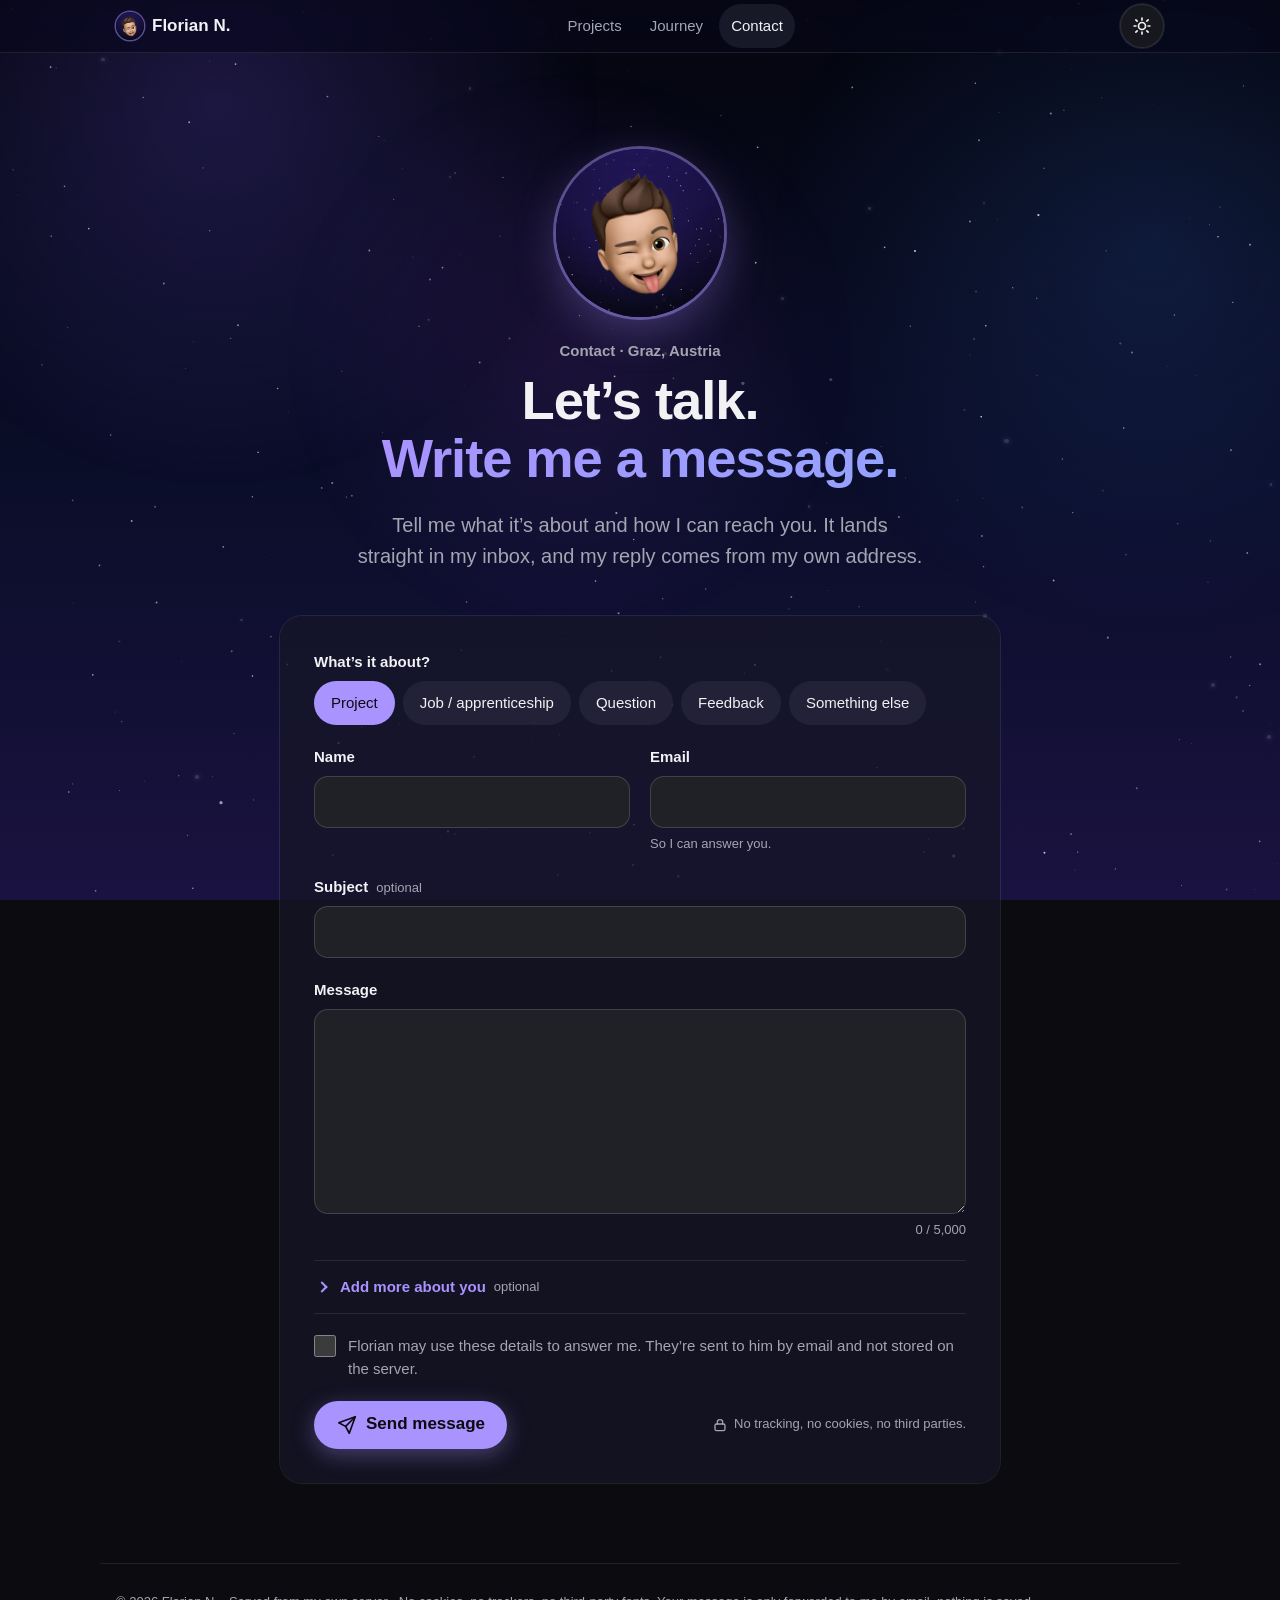
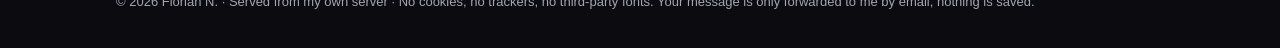
==== commit 3e6cf51c: "CSS: doppelte Überblend-Regeln entfernt (stehen in modus.js), Kommentare aktualisiert Co-Authored-By" ====
--- a/contact/index.html
+++ b/contact/index.html
@@ -12,7 +12,7 @@
   <link rel="icon" href="../assets/images/logo.svg?v=2" type="image/svg+xml">
   <link rel="icon" href="../assets/images/logo.ico?v=2" sizes="any">
   <link rel="apple-touch-icon" href="../assets/images/logo-180.png">
-  <link rel="stylesheet" href="../assets/css/style.css?v=9">
+  <link rel="stylesheet" href="../assets/css/style.css?v=10">
 </head>
 
 <body class="page-contact">
--- a/assets/css/style.css
+++ b/assets/css/style.css
@@ -477,9 +477,7 @@
 /* Light/dark switch: icon spins in, page crossfades via View Transitions (himmel.js) */
 .modus-knopf svg { animation: dreh .55s var(--spring); }
 @keyframes dreh { from { opacity: 0; transform: rotate(-120deg) scale(.4); } }
-/* Mode switch = slow crossfade of the whole page (default blend keeps identical pixels – like the face – steady) */
-::view-transition-group(root) { animation-duration: 1.2s; }
-::view-transition-old(root), ::view-transition-new(root) { animation-duration: 1.2s; animation-timing-function: cubic-bezier(.4, 0, .2, 1); }
+/* Mode switch = slow crossfade of the whole page, timing lives in modus.js (identical pixels – like the face – stay steady) */
 
 @media (prefers-reduced-motion: no-preference) {
   /* Rise-in keeps the hover lift smooth (own transition list, the tilt itself is driven per frame) */
@@ -554,8 +552,7 @@
 /* Sections reached via in-page links never get a focus frame from a mouse click */
 section[tabindex="-1"]:focus:not(:focus-visible) { outline: none; }
 
-/* Light/dark switch: freeze everything else for the 0.7 s of the circle reveal (smooth, no stutter) */
-.modus-wechsel *, .modus-wechsel *::before, .modus-wechsel *::after { transition: none !important; animation-play-state: paused !important; }
+/* Light/dark crossfade (modus.js pauses all animations via .modus-wechsel): keep the switch icon spinning, swap the costly blur */
 .modus-wechsel .modus-knopf svg { animation-play-state: running !important; }
 .modus-wechsel .topbar { backdrop-filter: none; -webkit-backdrop-filter: none; background: linear-gradient(var(--bar), var(--bar)), var(--sky1); }   /* blur is the most expensive part of the reveal */
 
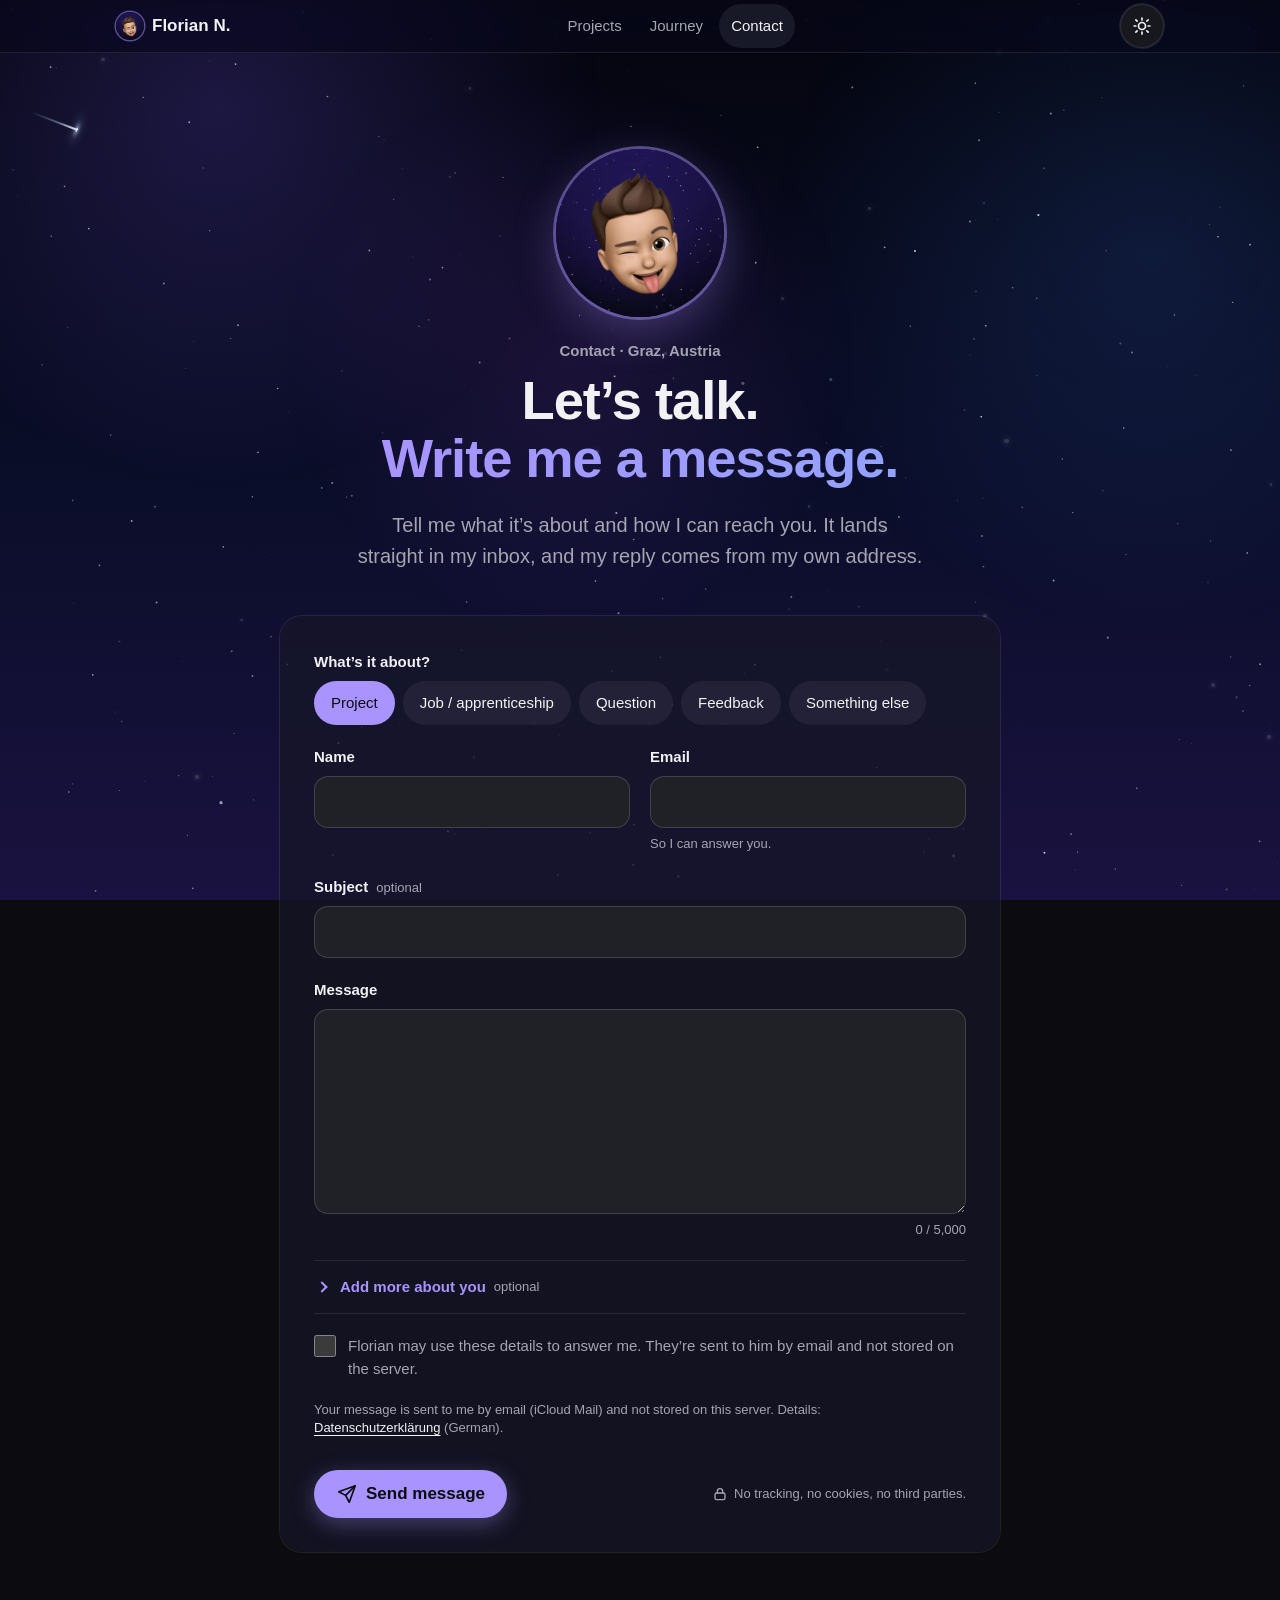
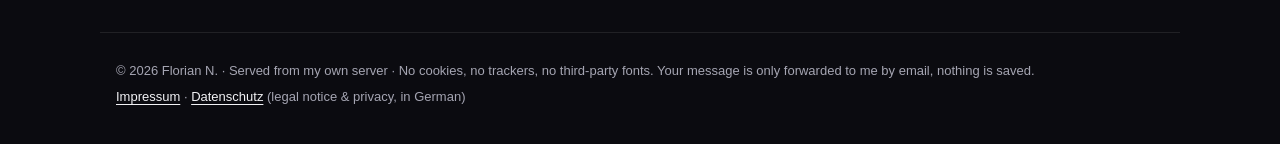
==== commit 21f948ac: "Legal notice and privacy links; privacy note at the contact form Footer of both pages links slxt.org" ====
--- a/contact/index.html
+++ b/contact/index.html
@@ -12,7 +12,7 @@
   <link rel="icon" href="../assets/images/logo.svg?v=2" type="image/svg+xml">
   <link rel="icon" href="../assets/images/logo.ico?v=2" sizes="any">
   <link rel="apple-touch-icon" href="../assets/images/logo-180.png">
-  <link rel="stylesheet" href="../assets/css/style.css?v=10">
+  <link rel="stylesheet" href="../assets/css/style.css?v=11">
 </head>
 
 <body class="page-contact">
@@ -124,6 +124,8 @@
           <p class="err" id="e-consent"></p>
         </div>
 
+        <p class="form-recht">Your message is sent to me by email (iCloud Mail) and not stored on this server.
+          Details: <a href="https://slxt.org/datenschutz/#kontakt" lang="de">Datenschutzerklärung</a> (German).</p>
         <div class="send-row">
           <button class="btn primary" type="submit"><svg class="ic" aria-hidden="true"><use href="#i-send"/></svg><span>Send message</span></button>
           <p class="note"><svg class="ic sm" aria-hidden="true"><use href="#i-lock"/></svg>No tracking, no cookies, no third parties.</p>
@@ -143,6 +145,7 @@
 
   <footer class="footer">
     <p>© 2026 Florian N. · Served from my own server · No cookies, no trackers, no third-party fonts. Your message is only forwarded to me by email, nothing is saved.</p>
+    <p class="recht"><a href="https://slxt.org/impressum/" lang="de">Impressum</a> · <a href="https://slxt.org/datenschutz/#kontakt" lang="de">Datenschutz</a> <span>(legal notice &amp; privacy, in German)</span></p>
   </footer>
 
   <script src="../assets/js/contact.js?v=4" defer></script>
--- a/assets/css/style.css
+++ b/assets/css/style.css
@@ -566,3 +566,10 @@
 .ebene.daemmerung { opacity: 0; transition: opacity 1.2s ease; }
 :root:not([data-modus="dunkel"]) .ebene.daemmerung { opacity: 1; }
 .ebene.nacht, .ebene.daemmerung { pointer-events: none; }
+
+/* Impressum/Datenschutz (zentral auf slxt.org) */
+.footer .recht { margin-top: 6px; }
+.footer .recht a { color: var(--text); text-decoration: underline; text-underline-offset: 3px; }
+.footer .recht span { color: var(--sec); }
+.form-recht { margin: 0 0 12px; color: var(--sec); font-size: .8125rem; line-height: 1.45; }
+.form-recht a { color: var(--text); text-decoration: underline; text-underline-offset: 3px; }
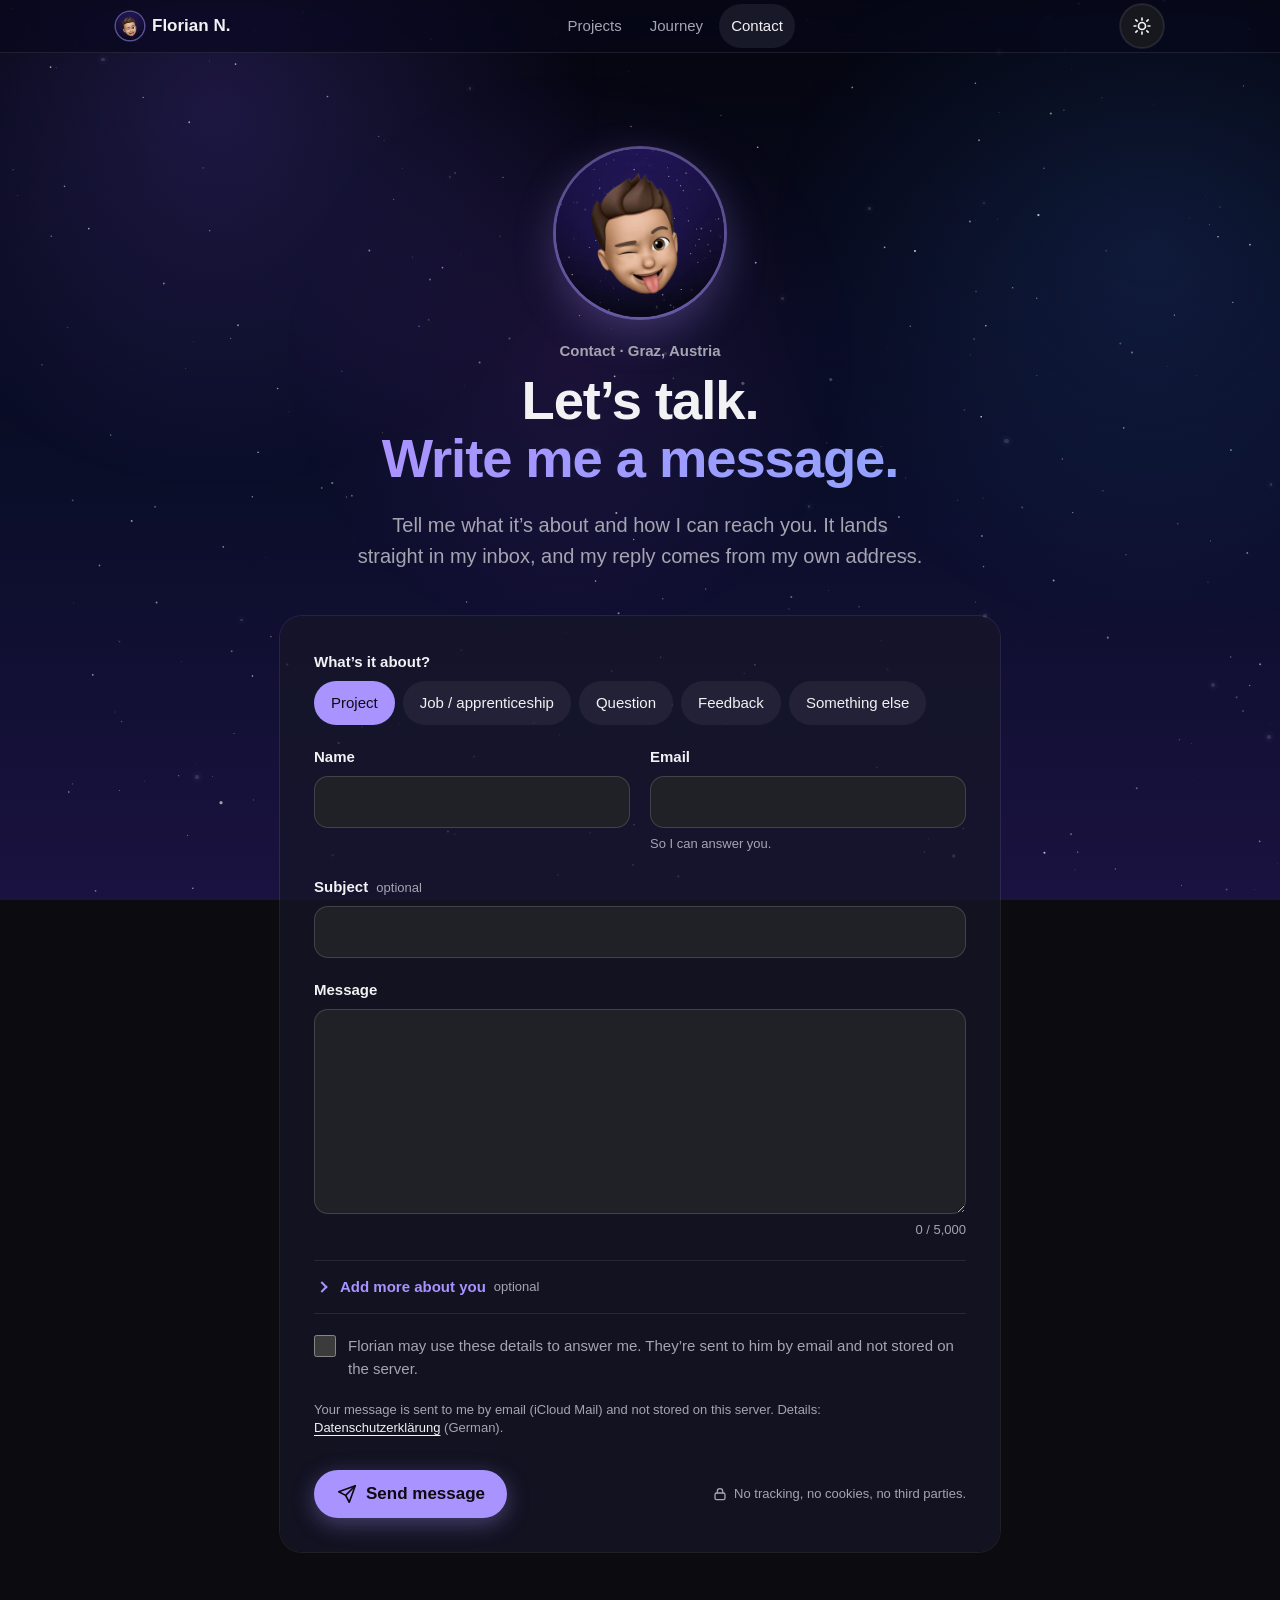
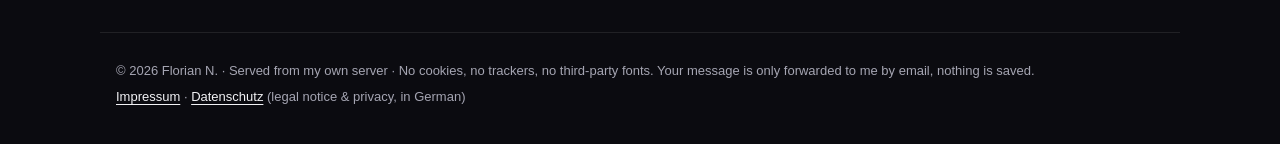
==== commit 75c4de49: "modus.js v6: eingebettet im Command Center (?modus=, postMessage) Co-Authored-By: Claude Opus 5.5 <n" ====
--- a/contact/index.html
+++ b/contact/index.html
@@ -7,7 +7,7 @@
   <meta name="description" content="Send Florian a message – it lands straight in his inbox.">
   <meta name="color-scheme" content="dark light">
   <meta name="theme-color" content="#0b0b10">
-  <script src="../assets/js/modus.js?v=4"></script>
+  <script src="../assets/js/modus.js?v=6"></script>
   <meta name="robots" content="noindex">
   <link rel="icon" href="../assets/images/logo.svg?v=2" type="image/svg+xml">
   <link rel="icon" href="../assets/images/logo.ico?v=2" sizes="any">
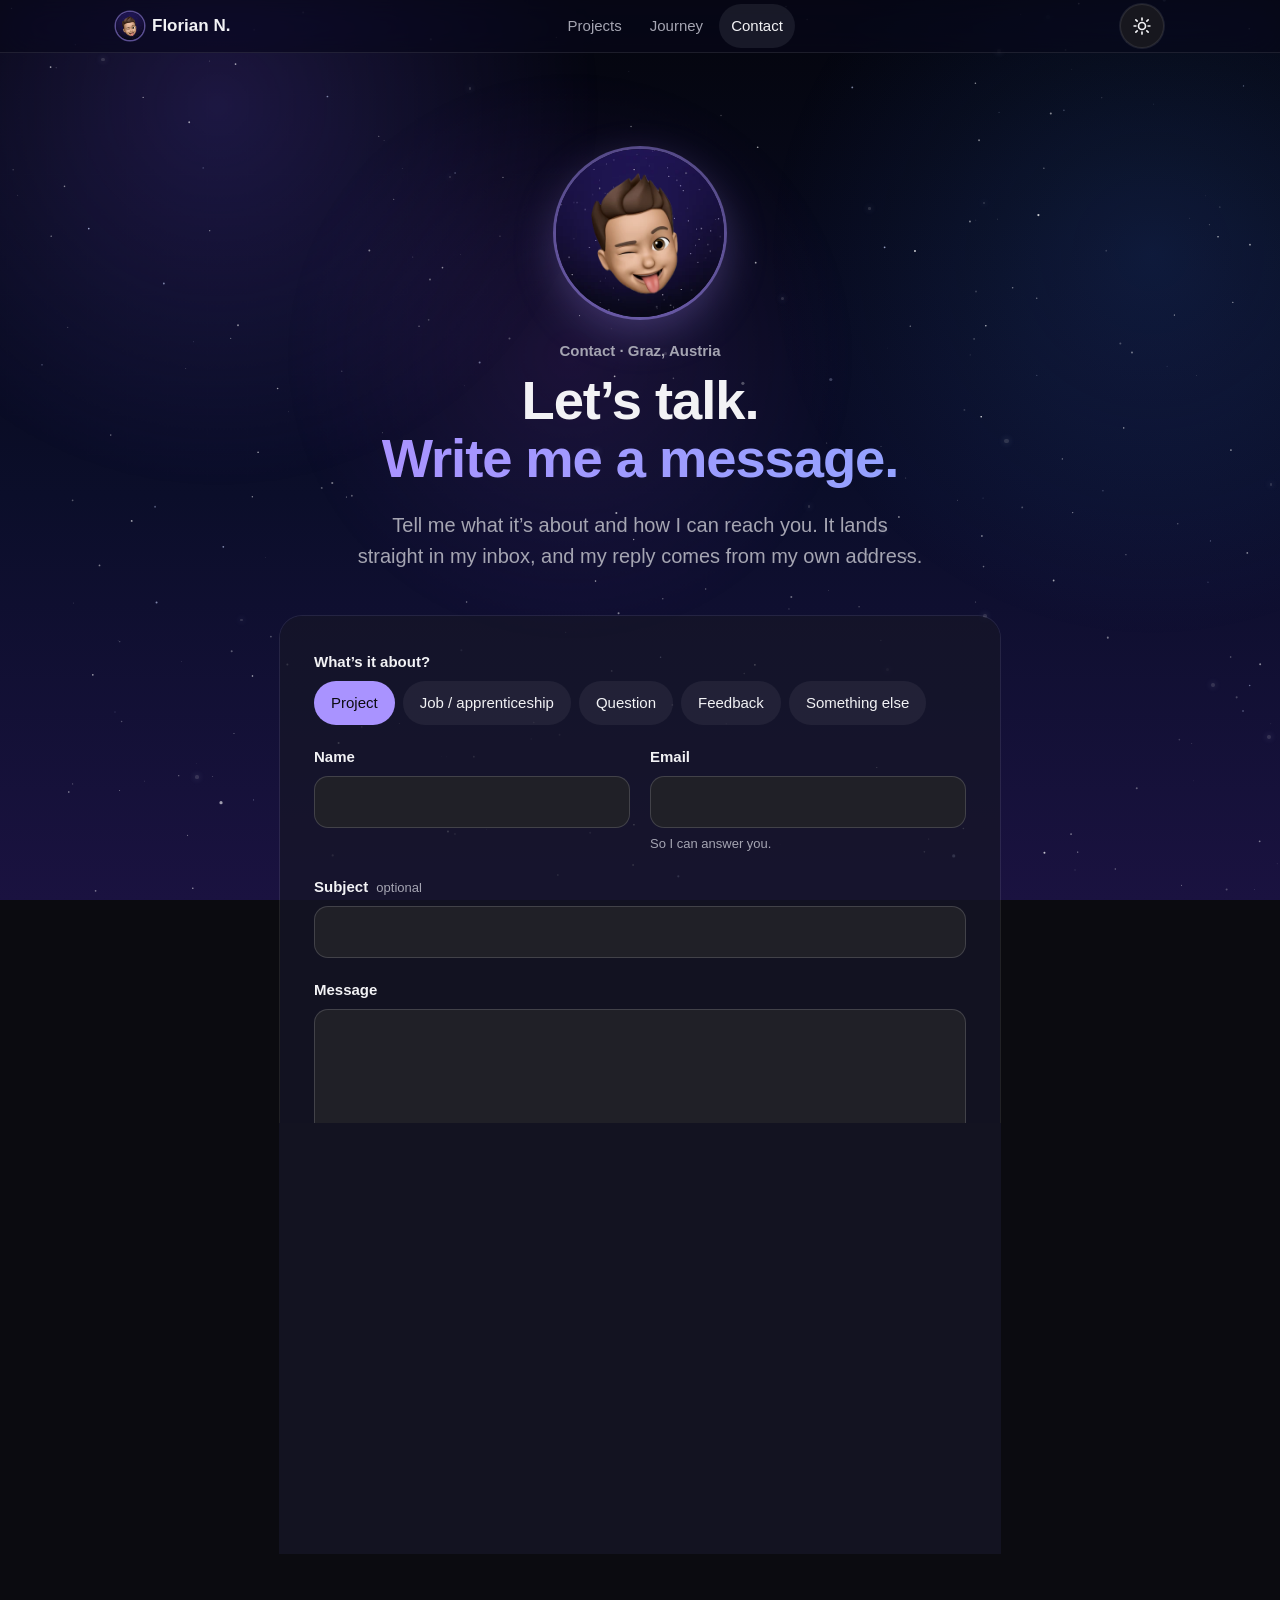
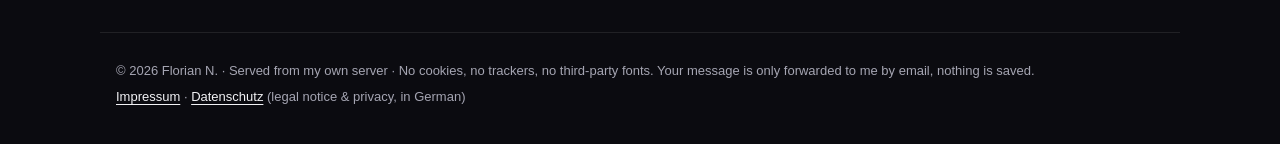
==== commit e1cad3e1: "Bewegte Projekt-Bilder, gestellte Chats, sanftere Neigung, Kontakt zeigt die Karte - Projekt-Bilder " ====
--- a/contact/index.html
+++ b/contact/index.html
@@ -12,7 +12,7 @@
   <link rel="icon" href="../assets/images/logo.svg?v=2" type="image/svg+xml">
   <link rel="icon" href="../assets/images/logo.ico?v=2" sizes="any">
   <link rel="apple-touch-icon" href="../assets/images/logo-180.png">
-  <link rel="stylesheet" href="../assets/css/style.css?v=11">
+  <link rel="stylesheet" href="../assets/css/style.css?v=13">
 </head>
 
 <body class="page-contact">
--- a/assets/css/style.css
+++ b/assets/css/style.css
@@ -573,3 +573,94 @@
 .footer .recht span { color: var(--sec); }
 .form-recht { margin: 0 0 12px; color: var(--sec); font-size: .8125rem; line-height: 1.45; }
 .form-recht a { color: var(--text); text-decoration: underline; text-underline-offset: 3px; }
+
+/* ================= Aufbereitung 10.11.2026: Bilder, weichere Übergänge =================
+   Projektkarten mit Screenshot im Mini-Browser (Bild je Modus, lädt erst beim Hinscrollen, site.js tauscht es beim
+   Moduswechsel), Einblenden mit Feder statt Rutschen, Abschnittstrenner zeichnen sich, Seitenwechsel zur
+   Kontaktseite als View Transition. Alles nur transform/opacity/clip-path; „Weniger Bewegung“ schaltet es ab. */
+:root { --feder: cubic-bezier(.16, 1, .3, 1); --federnd: cubic-bezier(.34, 1.4, .5, 1); }
+
+/* Screenshot im Mini-Browser */
+.shot { margin: -8px -8px 18px; border-radius: 16px; overflow: hidden; background: var(--card, var(--glass));
+  box-shadow: 0 0 0 1px var(--line), 0 10px 30px rgba(10, 6, 40, .18); isolation: isolate; }
+.shot-bar { display: flex; align-items: center; gap: 6px; height: 28px; padding: 0 12px;
+  background: color-mix(in srgb, var(--text) 5%, transparent); border-bottom: 1px solid var(--line); }
+.shot-bar i { width: 9px; height: 9px; border-radius: 50%; background: color-mix(in srgb, var(--text) 18%, transparent); }
+.shot-bar i:nth-child(1) { background: #ff5f57; } .shot-bar i:nth-child(2) { background: #febc2e; } .shot-bar i:nth-child(3) { background: #28c840; }
+.shot-bar span { flex: 1; margin-right: 33px; text-align: center; font: .75rem var(--mono); color: var(--sec);
+  overflow: hidden; text-overflow: ellipsis; white-space: nowrap; }
+.shot-bild { position: relative; aspect-ratio: 16 / 9; overflow: hidden;
+  background: linear-gradient(110deg, color-mix(in srgb, var(--text) 4%, transparent) 30%, color-mix(in srgb, var(--text) 9%, transparent) 50%, color-mix(in srgb, var(--text) 4%, transparent) 70%);
+  background-size: 250% 100%; }
+.shot-bild img { display: block; width: 100%; height: auto;   /* volle Breite, nie seitlich beschnitten; Überstand unten = Parallax */
+  transform: translate3d(0, var(--sy, 0px), 0) scale(1.001); }
+.project.wide .shot-bild { aspect-ratio: 16 / 6; }
+@media (min-width: 1000px) { .project.feature .shot-bild { aspect-ratio: 16 / 8; } }
+
+/* cats: eigene, gezeichnete Szene statt Screenshot (GIFs nur von GIPHY einbetten, nie kopieren) –
+   schwebende „GIF-Karten“ mit Katzen, eine wird geworfen, Sternschnuppe, funkelnde Sterne */
+.katzen { --k-karte: color-mix(in srgb, var(--card) 88%, transparent); --k-rand: color-mix(in srgb, var(--text) 14%, transparent);
+  background: radial-gradient(120% 90% at 50% 115%, color-mix(in srgb, var(--accent) 30%, transparent), transparent 60%),
+              linear-gradient(180deg, var(--sky1), var(--sky2) 60%, var(--sky3)); }
+.k-szene { position: absolute; inset: 0; width: 100%; height: 100%; }
+.k-sterne circle { fill: var(--text); opacity: .55; }
+.k-schnuppe { stroke: var(--text); stroke-width: 1.4; opacity: 0; }
+.k-karte { transform-box: fill-box; transform-origin: center; }
+.k-karte rect { filter: drop-shadow(0 6px 10px rgba(10, 6, 40, .25)); }
+
+@media (prefers-reduced-motion: no-preference) {
+  .shot-bild { animation: schimmer 1.6s linear infinite; }
+  .shot-bild.geladen { animation: none; background: none; }
+  .shot-grafik .shot-bild { animation: none; }
+  .shot-bild img { opacity: 0; transition: opacity .7s ease, transform .9s var(--feder); }
+  .shot-bild.geladen img { opacity: 1; }
+  /* Zeigen: Bild „scrollt“ ein Stück hoch – als würde man in die Seite schauen */
+  @media (hover: hover) and (pointer: fine) {
+    .project:hover .shot-bild img { transform: translate3d(0, calc(var(--sy, 0px) - 3%), 0) scale(1.02); }
+  }
+  .project .shot { transition: box-shadow .5s var(--feder), transform .5s var(--feder); }
+  .project:hover .shot { box-shadow: 0 0 0 1px color-mix(in srgb, var(--accent) 40%, var(--line)), 0 18px 44px rgba(10, 6, 40, .28); }
+  .k1 { animation: kSchweben 4.6s ease-in-out infinite; }
+  .k3 { animation: kSchweben 5.4s ease-in-out -2s infinite; }
+  .k2 { animation: kWurf 6s cubic-bezier(.5, 0, .3, 1) infinite; }
+  .k-sterne circle { animation: kFunkeln 2.6s ease-in-out infinite; }
+  .k-sterne circle:nth-child(2n) { animation-delay: -1.1s; } .k-sterne circle:nth-child(3n) { animation-delay: -1.9s; }
+  .k-schnuppe { stroke-dasharray: 54; stroke-dashoffset: 54; animation: kSchnuppe 5s ease-out 1.2s infinite; }
+  .project:hover .k1, .project:hover .k3 { animation-duration: 2.2s; }
+
+  /* Einblenden: weicher, mit leichter Skalierung und Feder statt Rutschen */
+  .js .rise { opacity: 0; transform: translate3d(0, 28px, 0) scale(.975); transform-origin: 50% 100%;
+    transition: opacity .9s var(--feder), transform 1.1s var(--feder); }
+  .js .rise.in { opacity: 1; transform: none; }
+  .js .project.rise .shot { clip-path: inset(0 0 100% 0 round 16px); transition: clip-path 1.1s var(--feder) .12s, box-shadow .5s var(--feder); }
+  .js .project.rise.in .shot { clip-path: inset(0 0 0 0 round 16px); }
+}
+@keyframes schimmer { to { background-position: -150% 0; } }
+@keyframes kSchweben { 50% { translate: 0 -7px; rotate: -4deg; } }
+@keyframes kWurf { 0%, 12% { translate: 0 0; rotate: 0deg; } 30% { translate: 46px -58px; rotate: 24deg; }
+  46% { translate: -38px -30px; rotate: -18deg; } 62% { translate: 6px 4px; rotate: 4deg; } 70%, 100% { translate: 0 0; rotate: 0deg; } }
+@keyframes kFunkeln { 50% { opacity: .1; } }
+@keyframes kSchnuppe { 0% { stroke-dashoffset: 54; opacity: 0; } 8% { opacity: .9; } 22% { stroke-dashoffset: -54; opacity: 0; } 100% { stroke-dashoffset: -54; opacity: 0; } }
+
+/* Abschnitte: statt harter Linie ein weicher Strich, der sich beim Hinscrollen von der Mitte aus zeichnet */
+.section { border-top: 0; position: relative; }
+.section::before { content: ""; position: absolute; top: 0; left: 0; right: 0; height: 1px;
+  background: linear-gradient(90deg, transparent, var(--line) 20%, color-mix(in srgb, var(--accent) 45%, var(--line)) 50%, var(--line) 80%, transparent); }
+@media (prefers-reduced-motion: no-preference) {
+  .js .section::before { transform: scaleX(0); opacity: 0; transition: transform 1.4s var(--feder), opacity .8s ease; }
+  .js .section.strich::before { transform: none; opacity: 1; }
+}
+
+/* Seitenwechsel Start ↔ Kontakt: Kopfleiste bleibt stehen, Inhalt gleitet weich über (Chrome/Edge/Safari 18.2+) */
+@view-transition { navigation: auto; types: seitenwechsel; }
+.topbar { view-transition-name: kopf; }
+html:active-view-transition-type(seitenwechsel)::view-transition-group(root) { animation-duration: .55s; }
+html:active-view-transition-type(seitenwechsel)::view-transition-old(root) { animation: .32s ease-in both seiteRaus; }
+html:active-view-transition-type(seitenwechsel)::view-transition-new(root) { animation: .55s var(--feder) .08s both seiteRein; }
+html:active-view-transition-type(seitenwechsel)::view-transition-group(kopf) { animation-duration: 0s; }
+@keyframes seiteRaus { to { opacity: 0; transform: translateY(-10px) scale(.99); } }
+@keyframes seiteRein { from { opacity: 0; transform: translateY(18px); } }
+@media (prefers-reduced-motion: reduce) {
+  @view-transition { navigation: none; }
+  .shot-bild img { opacity: 1 !important; transform: none !important; }
+}
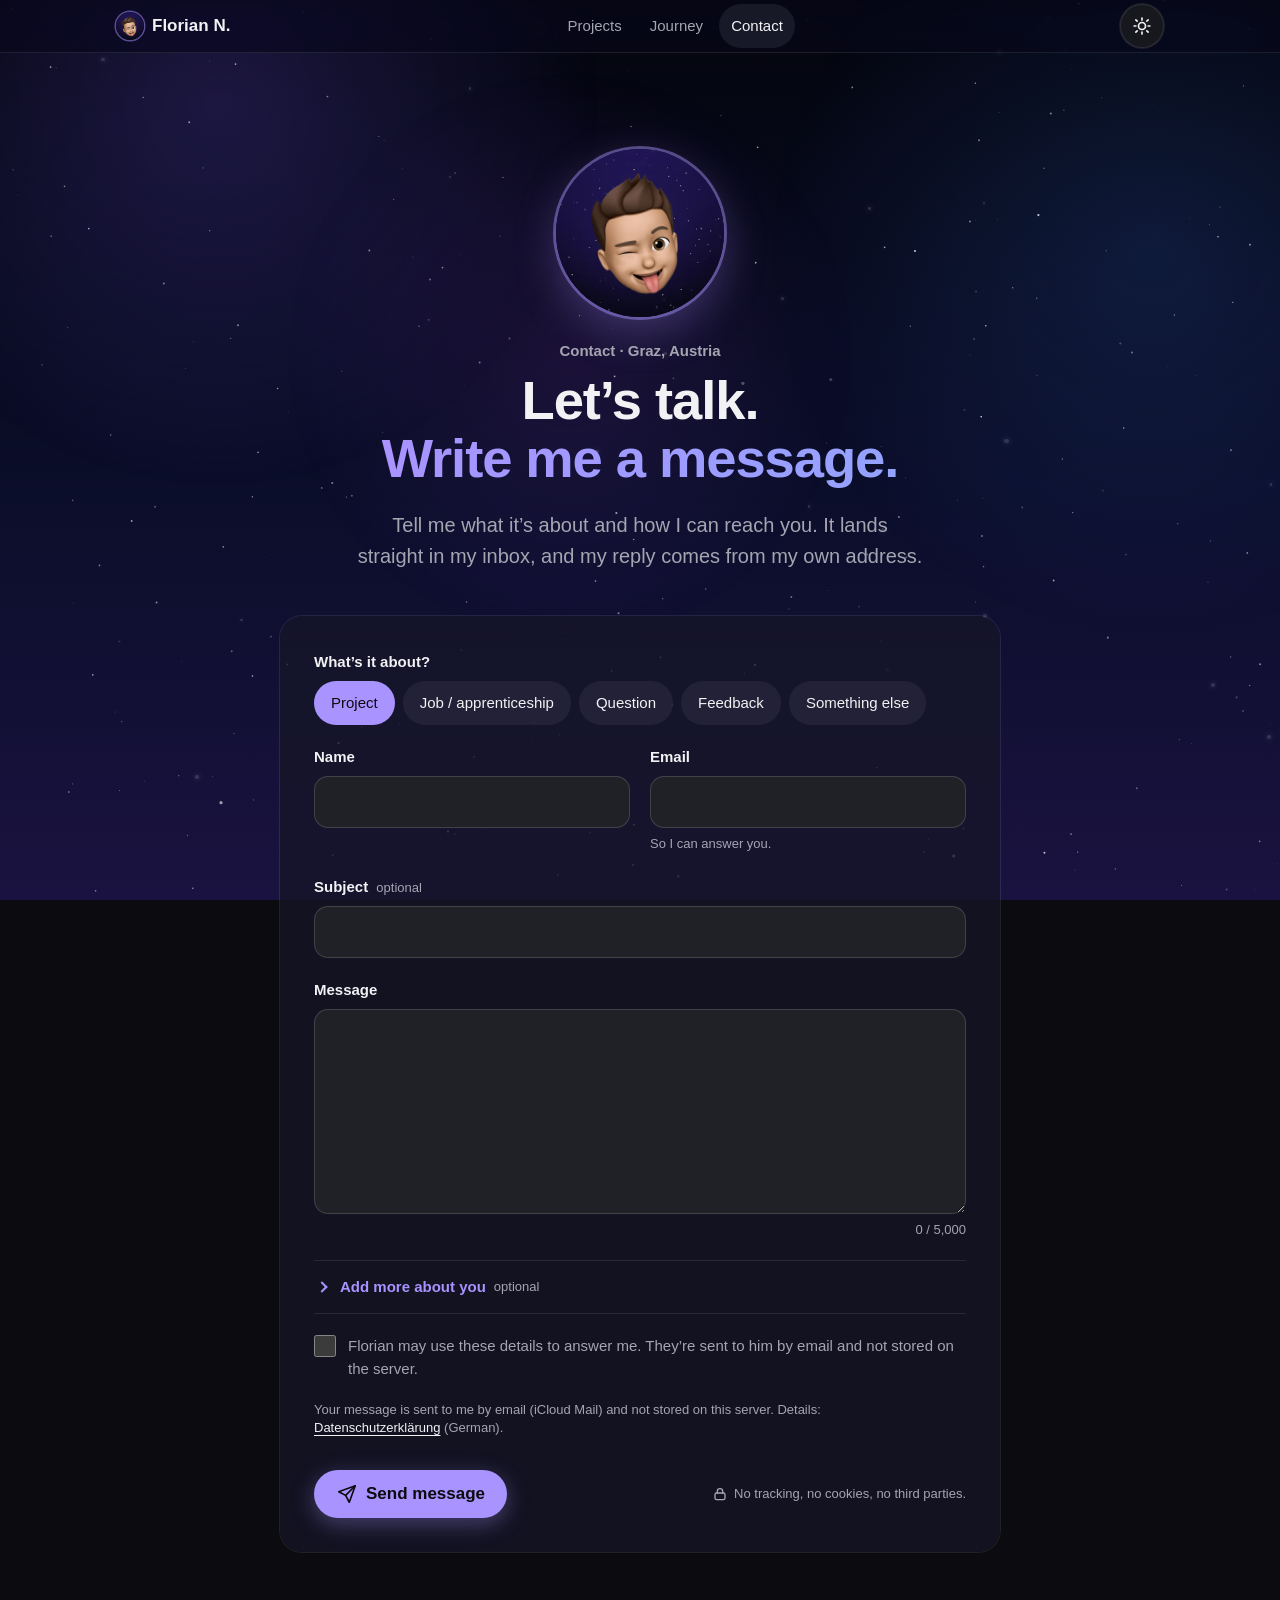
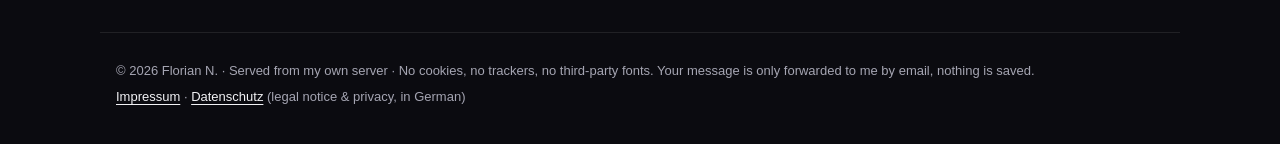
==== commit fd3bc71d: "Projekt-Bilder ohne JavaScript: <picture> je Modus, Doku-Szene ohne Such-Schleier - Je Projekt zwei " ====
--- a/contact/index.html
+++ b/contact/index.html
@@ -12,7 +12,7 @@
   <link rel="icon" href="../assets/images/logo.svg?v=2" type="image/svg+xml">
   <link rel="icon" href="../assets/images/logo.ico?v=2" sizes="any">
   <link rel="apple-touch-icon" href="../assets/images/logo-180.png">
-  <link rel="stylesheet" href="../assets/css/style.css?v=13">
+  <link rel="stylesheet" href="../assets/css/style.css?v=14">
 </head>
 
 <body class="page-contact">
--- a/assets/css/style.css
+++ b/assets/css/style.css
@@ -592,6 +592,9 @@
 .shot-bild { position: relative; aspect-ratio: 16 / 9; overflow: hidden;
   background: linear-gradient(110deg, color-mix(in srgb, var(--text) 4%, transparent) 30%, color-mix(in srgb, var(--text) 9%, transparent) 50%, color-mix(in srgb, var(--text) 4%, transparent) 70%);
   background-size: 250% 100%; }
+.shot-bild picture { display: block; }
+/* Bild je Modus: CSS entscheidet (modus.js setzt data-modus im <head>) – kein JavaScript nötig; das verborgene lädt nicht */
+:root[data-modus="dunkel"] .shot-bild .nur-hell, :root:not([data-modus="dunkel"]) .shot-bild .nur-dunkel { display: none; }
 .shot-bild img { display: block; width: 100%; height: auto;   /* volle Breite, nie seitlich beschnitten; Überstand unten = Parallax */
   transform: translate3d(0, var(--sy, 0px), 0) scale(1.001); }
 .project.wide .shot-bild { aspect-ratio: 16 / 6; }
@@ -612,8 +615,7 @@
   .shot-bild { animation: schimmer 1.6s linear infinite; }
   .shot-bild.geladen { animation: none; background: none; }
   .shot-grafik .shot-bild { animation: none; }
-  .shot-bild img { opacity: 0; transition: opacity .7s ease, transform .9s var(--feder); }
-  .shot-bild.geladen img { opacity: 1; }
+  .shot-bild img { transition: transform .9s var(--feder); }   /* immer sichtbar – nicht mehr von JS abhängig */
   /* Zeigen: Bild „scrollt“ ein Stück hoch – als würde man in die Seite schauen */
   @media (hover: hover) and (pointer: fine) {
     .project:hover .shot-bild img { transform: translate3d(0, calc(var(--sy, 0px) - 3%), 0) scale(1.02); }
@@ -662,5 +664,5 @@
 @keyframes seiteRein { from { opacity: 0; transform: translateY(18px); } }
 @media (prefers-reduced-motion: reduce) {
   @view-transition { navigation: none; }
-  .shot-bild img { opacity: 1 !important; transform: none !important; }
-}
+  .shot-bild img { transform: none !important; }
+}
